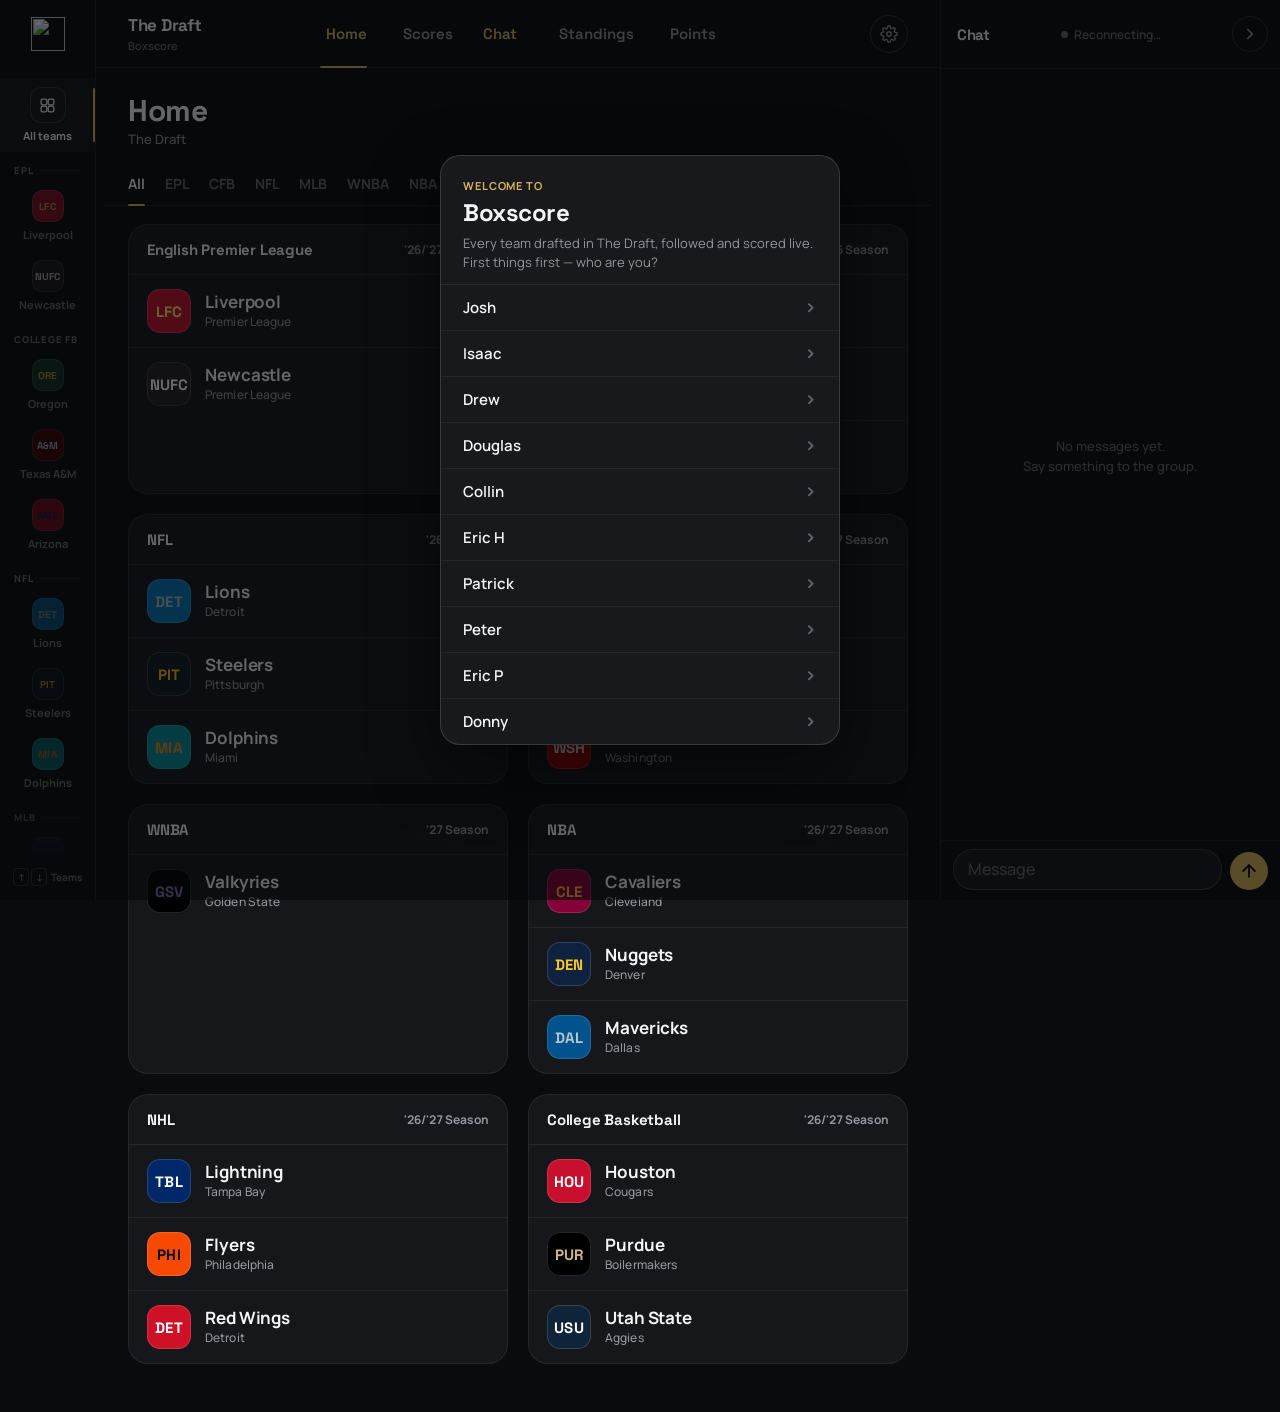
==== index.html @ e8ebe338 "Commissioner: Group settings, with a "Before the next draft" checklist The Draft screen becomes Grou" ====
<!DOCTYPE html>
<html lang="en">
<head>
<meta charset="UTF-8">
<meta name="viewport" content="width=device-width, initial-scale=1, viewport-fit=cover">
<meta name="theme-color" content="#0A0B0D">
<!-- The bare domain is the platform, not a group: it shows the Boxscore
     landing page instead of booting a group's app (isPlatformHost in js/groups.js). -->
<script>if(/^(www\.)?boxscore\.space$/.test(location.hostname))location.replace("landing.html")</script>
<script>try{var s=JSON.parse(localStorage.getItem("teamDashboardSettings")||"{}");if(s.theme==="light"||s.theme==="auto")document.documentElement.dataset.theme=s.theme}catch(e){}</script>
<!-- Opened from the landing page mid-animation: the splash's first paint is the built mark (js/launch-splash.js). -->
<script>if(/(^|[#&])splash=handoff\b/.test(location.hash))document.documentElement.classList.add("splash-handoff")</script>
<meta name="mobile-web-app-capable" content="yes">
<meta name="apple-mobile-web-app-capable" content="yes">
<meta name="apple-mobile-web-app-status-bar-style" content="black-translucent">
<meta name="apple-mobile-web-app-title" content="Boxscore">
<link rel="manifest" href="manifest.json">
<link rel="apple-touch-icon" href="icons/apple-touch-icon.png">
<link rel="icon" href="icons/icon-192.png">
<title>Boxscore</title>
<!-- Fonts load in parallel with style.css rather than from an @import
     inside it (which waits for style.css first), so Space Grotesk is
     usually in hand before the launch splash's wordmark rises. -->
<link rel="preconnect" href="https://fonts.googleapis.com">
<link rel="preconnect" href="https://fonts.gstatic.com" crossorigin>
<link rel="stylesheet" href="https://fonts.googleapis.com/css2?family=Space+Grotesk:wght@500;600;700&family=Manrope:wght@400;500;600;700;800&display=swap">
<link rel="stylesheet" href="css/tokens.css">
<link rel="stylesheet" href="css/style.css">
</head>
<body>
<!-- Launch splash, once per cold launch — see js/launch-splash.js.
     Must stay the first thing in <body>, with its classic (non-module)
     script right after it, so it paints before anything else. -->
<div id="launch-splash" aria-hidden="true">
  <div class="ls-bg"></div>
  <div class="ls-stage">
    <div class="ls-logo">
      <div class="ls-tl"><i></i></div>
      <div class="ls-br"><i></i></div>
      <div class="ls-sq"></div>
    </div>
    <div class="ls-word"><span><span>B</span></span><span><span>o</span></span><span><span>x</span></span><span><span>s</span></span><span><span>c</span></span><span><span>o</span></span><span><span>r</span></span><span><span>e</span></span></div>
  </div>
</div>
<script src="js/launch-splash.js"></script>
<!-- Permanent opaque cover for the notch/status-bar strip (env(safe-area-inset-top))
     — see .safe-area-top in css/style.css for why this exists. -->
<div class="safe-area-top" aria-hidden="true"></div>
<div class="board">

  <div id="view-board" class="view active">
    <div class="page-header">
      <div class="page-header-top">
        <h1>Home</h1>
        <span id="since-pill"></span>
      </div>
      <div class="page-sub" data-group-name>The Draft</div>
    </div>
    <div class="peek-banner"><span>Viewing <strong class="peek-name"></strong>'s board</span><button onclick="backToMyBoard()">Back to yours</button></div>
    <div id="playoffs-home"></div>
    <div id="draft-home"></div>
    <div id="champion-home"></div>
    <div class="filter-chips" id="filter-chips" role="tablist"></div>
    <div class="leagues" id="leagues"></div>
  </div>

  <div id="view-live-now" class="view">
    <div class="page-header">
      <div class="page-header-top">
        <h1>Scores</h1>
        <button class="scope-chip" onclick="openTodayScopeSheet()">
          <span id="today-scope-label">All teams</span>
          <svg viewBox="0 0 24 24" fill="none" stroke="currentColor" stroke-width="2.2" stroke-linecap="round" stroke-linejoin="round"><path d="M6 9l6 6 6-6"></path></svg>
        </button>
      </div>
      <div class="page-sub" id="live-now-sub">Loading today's slate&hellip;</div>
    </div>
    <div class="peek-banner"><span>Viewing <strong class="peek-name"></strong>'s board</span><button onclick="backToMyBoard()">Back to yours</button></div>
    <div id="live-now-controls"></div>
    <!-- Wide: Game Details docks in #live-now-detail beside the cards (js/live-data.js's dockTarget); phones keep the sheet. -->
    <div class="ln-split">
      <div id="live-now-list"></div>
      <aside class="ln-detail" id="live-now-detail" aria-label="Game details"><div class="ln-detail-empty">Pick a game to see its box score.</div></aside>
    </div>
  </div>

  <div id="view-standings" class="view">
    <div class="page-header">
      <div class="page-header-top">
        <h1>Standings</h1>
      </div>
      <div class="page-sub" id="standings-sub">Real standings, broken down by draft team</div>
    </div>
    <div class="peek-banner"><span>Viewing <strong class="peek-name"></strong>'s board</span><button onclick="backToMyBoard()">Back to yours</button></div>
    <div id="standings-content"></div>
  </div>

  <div id="view-overall" class="view">
    <div class="page-header">
      <div class="page-header-top">
        <h1>Points</h1>
      </div>
      <div class="page-sub-row">
        <div class="page-sub">Projected = Locked + Live</div>
      </div>
    </div>
    <div class="peek-banner"><span>Viewing <strong class="peek-name"></strong>'s board</span><button onclick="backToMyBoard()">Back to yours</button></div>
    <div id="overall-content"></div>
  </div>

  <div id="view-admin" class="view">
    <div class="page-header">
      <div class="page-header-top">
        <h1>Commissioner</h1>
      </div>
      <div class="page-sub">Group settings and scoring — password required</div>
    </div>
    <div id="admin-content"></div>
  </div>

  <!-- Team Page and its two pushed sub-screens (js/team-page.js) — each
       is just a mount div; every bit of markup (nav row, hero, tabs) is
       built dynamically per-team, so there's no static header here the
       way the other views above have. Pushed/popped via openTeamPage/
       openFullSchedule/openFullSquad/backFromTeamPage/backFromFullScreen
       rather than switchView, so the bottom tab bar keeps whichever tab
       was actually active before the push (see that module's header
       comment). -->
  <div id="view-team-page" class="view view-push-in">
    <div class="tp-clip"><div id="team-page-content"></div></div>
  </div>
  <div id="view-team-schedule" class="view view-push-in">
    <div id="team-schedule-content"></div>
  </div>
  <div id="view-team-squad" class="view view-push-in">
    <div id="team-squad-content"></div>
  </div>

  <!-- Settings page (js/identity.js renders it, js/board.js pushes it). -->
  <div id="view-settings" class="view view-push-in">
    <div id="settings-content" class="settings-page"></div>
  </div>

  <!-- How Boxscore works (js/guide.js renders it, pushed from Settings). -->
  <div id="view-guide" class="view view-push-in">
    <div id="guide-content" class="settings-page guide-page"></div>
  </div>

</div>

<!-- Shared sheet: the golfer sheet (js/golf-view.js). Every team tap
     goes to the team page instead. -->
<div class="modal-overlay" id="modal-overlay" onclick="if(event.target===this) closeModalSheet()">
  <div class="modal" id="modal-content">
    <!-- content injected by JS -->
  </div>
</div>

<!-- Game Details: a wide sheet over whatever opened it (Option B —
     see docs/espn-migration-plan.md's Game Details section). Opened by
     js/live-data.js's openGameDetail; a sheet underneath stays open and
     dimmed, not closed. -->
<div class="modal-overlay stacked" id="game-detail-overlay" onclick="if(event.target===this) closeGameDetail()">
  <div class="modal modal-wide" id="game-detail-content">
    <!-- content injected by JS -->
  </div>
</div>

<!-- Drafter switcher sheet — who this device is "signed in" as, opened from the Settings page's identity card (see js/identity.js). -->
<div class="modal-overlay" id="identity-sheet-overlay" onclick="if(event.target===this) closeIdentitySheet()">
  <div class="modal" id="identity-sheet-content">
    <div class="sheet-title-row">
      <div class="sheet-title" id="identity-sheet-title">Who are you?</div>
      <button class="modal-close" onclick="closeIdentitySheet()">&times;</button>
    </div>
    <div id="identity-sheet-rows"></div>
  </div>
</div>

<!-- Points: one drafter at a glance (js/overall.js's obOpenSheet). -->
<div class="modal-overlay" id="ob-sheet-overlay" onclick="if(event.target===this) obCloseSheet()">
  <div class="modal" id="ob-sheet-content"></div>
</div>

<div class="modal-overlay" id="compare-sheet-overlay" onclick="if(event.target===this) obCloseComparePicker()">
  <div class="modal" id="compare-sheet-content">
    <div class="sheet-title-row">
      <div>
        <div class="sheet-title" id="compare-sheet-title">Compare</div>
        <div class="sheet-title-sub">Projected points, by rank</div>
      </div>
      <button class="modal-close" onclick="obCloseComparePicker()">&times;</button>
    </div>
    <div id="compare-sheet-rows" class="cmp-pick-list"></div>
  </div>
</div>

<!-- First-run welcome (how to add to Home Screen in a phone browser, then pick your name) and
     the reusable install guide — see js/identity.js's maybeShowWelcome. -->
<div class="modal-overlay" id="welcome-overlay" onclick="if(event.target===this) dismissWelcomeOverlay()">
  <div class="modal" id="welcome-content">
    <!-- content injected by JS -->
  </div>
</div>

<!-- Scores tab scope filter — which teams' games to show (see js/live-now.js). -->
<div class="modal-overlay" id="today-scope-sheet-overlay" onclick="if(event.target===this) closeTodayScopeSheet()">
  <div class="modal" id="today-scope-sheet-content">
    <div class="sheet-title-row">
      <div>
        <div class="sheet-title">Show which teams?</div>
        <div class="sheet-title-sub">Tap any combination — Drafted and Favorites can both be on.</div>
      </div>
      <button class="modal-close" onclick="closeTodayScopeSheet()">&times;</button>
    </div>
    <div id="today-scope-sheet-rows"></div>
  </div>
</div>

<!-- Group chat (js/chat.js) — the Chat tab. A real .view (switchView,
     ?view=chat) but kept outside .board and fixed-positioned rather than
     flowing in the page like the other views: its height tracks the
     visual viewport so the on-screen keyboard shrinks it instead of
     covering the composer (see syncViewport in js/chat.js). -->
<div id="view-chat" class="view chat-screen" aria-label="Chat">
  <div class="chat-head">
    <div class="page-header">
      <div class="page-header-top">
        <h1>Chat</h1>
        <div class="chat-status" id="chat-status" data-state="connecting">Connecting&hellip;</div>
        <button class="wide-icon-btn chat-dock-btn" onclick="toggleChatDock()" aria-label="Collapse chat"><svg viewBox="0 0 24 24" fill="none" stroke="currentColor" stroke-width="2.2" stroke-linecap="round" stroke-linejoin="round"><path d="M9 6l6 6-6 6"></path></svg></button>
        <button class="wide-icon-btn chat-over-close" onclick="closeChatOver()" aria-label="Close chat"><svg viewBox="0 0 24 24" fill="none" stroke="currentColor" stroke-width="2.2" stroke-linecap="round"><path d="M6 6l12 12"></path><path d="M18 6L6 18"></path></svg></button>
      </div>
      <div class="page-sub"><span data-group-name>The Draft</span>'s #1 Source for Smack Talk</div>
    </div>
  </div>
  <div class="chat-list" id="chat-list"></div>
  <!-- GIF picker (js/gif-picker.js) — sits between the message list and the
       composer while open. The whole thing, and the composer's GIF button,
       stay hidden unless js/gifs.js has a KLIPY app key. -->
  <div class="gif-panel" id="gif-panel">
    <div class="gif-search-row">
      <input id="gif-search" type="search" placeholder="Search KLIPY" enterkeyhint="search" autocomplete="off" autocapitalize="off" autocorrect="off" spellcheck="false">
      <button type="button" class="gif-close" onclick="closeGifPicker()" aria-label="Close GIFs">
        <svg viewBox="0 0 24 24" fill="none" stroke="currentColor" stroke-width="2.2" stroke-linecap="round"><path d="M6 6l12 12"></path><path d="M18 6L6 18"></path></svg>
      </button>
    </div>
    <div class="gif-grid" id="gif-grid"></div>
    <div class="gif-status" id="gif-status" hidden></div>
    <div class="gif-attribution">Powered by KLIPY</div>
  </div>
  <!-- "@" names (js/chat.js), shown above the composer while one is being typed. -->
  <div class="mention-list" id="chat-mention-list" role="listbox" aria-label="Mention someone" hidden></div>
  <form class="chat-composer" onsubmit="sendChatMessage(); return false;">
    <button type="button" class="chat-gif-btn" id="chat-gif-btn" onmousedown="event.preventDefault()" onclick="toggleGifPicker()" aria-label="Choose a GIF" hidden>GIF</button>
    <textarea id="chat-input" rows="1" maxlength="1000" placeholder="Message" enterkeyhint="send" autocomplete="off"></textarea>
    <button type="submit" class="chat-send" onmousedown="event.preventDefault()" aria-label="Send">
      <svg viewBox="0 0 24 24" fill="none" stroke="currentColor" stroke-width="2.2" stroke-linecap="round" stroke-linejoin="round"><path d="M12 19V5"></path><path d="M5 12l7-7 7 7"></path></svg>
    </button>
  </form>
</div>

<!-- Draft room (js/draft.js, ?view=draft) — a full-screen view like Chat:
     fixed-positioned so the pool, board and roster columns each scroll on
     their own inside it. Reached from Settings and by URL, not the tab bar. -->
<div id="view-draft" class="view draft-screen" aria-label="Draft room">
  <div class="draft-head">
    <div class="page-header">
      <div class="page-header-top">
        <h1 id="draft-title">Draft</h1>
        <div class="draft-status" id="draft-status"></div>
      </div>
      <div class="page-sub" id="draft-sub"></div>
    </div>
  </div>
  <div class="draft-comm" id="draft-comm" hidden></div>
  <div class="draft-body" id="draft-content"></div>
  <div class="draft-toast" id="draft-toast" role="status" aria-live="polite"></div>
</div>

<!-- A draft pool team's sheet (js/draft.js renderTeamSheet): the team
     modal's layout (plain .modal, not .dr-modal), lifted over the draft
     view like the room's other sheets. -->
<div class="modal-overlay dr-modal-back" id="draft-team-sheet" onclick="draftCloseTeam()">
  <div class="modal" id="draft-team-sheet-content" role="dialog" aria-modal="true" onclick="event.stopPropagation()"></div>
</div>

<!-- The draft room's modals (js/draft.js renderModal). Out here rather than
     inside #view-draft, whose own stacking context (fixed, z-index 190)
     would keep the sheet under the tab bar. -->
<div class="modal-overlay dr-modal-back" id="draft-modal" onclick="draftCloseModal()">
  <div class="modal dr-modal" id="draft-modal-content" role="dialog" aria-modal="true" onclick="event.stopPropagation()"></div>
</div>

<!-- Scoring rules sheet (js/scoring-sheet.js): opened from Points, the
     guide and the draft room, so it takes the draft sheet's z-index to sit
     over the draft view too. -->
<div class="modal-overlay dr-modal-back" id="scoring-sheet" onclick="closeScoringSheet()">
  <div class="modal dr-modal" id="scoring-sheet-content" role="dialog" aria-modal="true" aria-label="Scoring" onclick="event.stopPropagation()"></div>
</div>

<!-- Shared header chrome (logo + settings) injected into every
     .page-header-top — see js/page-header.js. Classic sync script so
     headers are complete before first paint. -->
<script src="js/page-header.js"></script>

<!-- Wide layout only (900px and up, js/wide.js): the team rail on the
     left. At those widths the tab bar below becomes the top header, with
     its .wide-brand and .wide-actions showing; under 900px all three are
     hidden and nothing changes. -->
<nav class="wide-rail" id="wide-rail" aria-label="Your teams"></nav>

<nav class="tab-bar">
  <span class="tab-pill" aria-hidden="true"></span>
  <span class="wide-brand"><span class="wide-brand-name" data-group-name>The Draft</span><span class="wide-brand-sub">Boxscore</span></span>
  <button class="tab-btn active" data-view="board" onclick="switchView('board')">
    <span class="tab-icon"><svg viewBox="0 0 24 24" fill="none" stroke="currentColor" stroke-width="1.8" stroke-linecap="round" stroke-linejoin="round"><rect x="3" y="3" width="8" height="8" rx="2"></rect><rect x="13" y="3" width="8" height="8" rx="2"></rect><rect x="3" y="13" width="8" height="8" rx="2"></rect><rect x="13" y="13" width="8" height="8" rx="2"></rect></svg></span>
    <span class="tab-label">Home</span>
  </button>
  <button class="tab-btn" data-view="live-now" onclick="switchView('live-now')">
    <span class="tab-icon"><svg viewBox="0 0 24 24" fill="none" stroke="currentColor" stroke-width="1.8" stroke-linecap="round" stroke-linejoin="round"><path d="M6 4v16"></path><circle cx="6" cy="8" r="1.9" fill="currentColor" stroke="none"></circle><circle cx="6" cy="16" r="1.9" fill="currentColor" stroke="none"></circle><path d="M11 8h9"></path><path d="M11 16h6"></path></svg></span>
    <span class="tab-label">Scores</span>
  </button>
  <button class="tab-btn chat-hit" data-view="chat" onclick="switchView('chat')" aria-label="Chat">
    <span class="tab-icon">
      <svg viewBox="0 0 24 24" fill="none" stroke="currentColor" stroke-width="1.8" stroke-linecap="round" stroke-linejoin="round"><path d="M21 11.5a8.4 8.4 0 0 1-12.2 7.5L3.5 20.5l1.6-4.9A8.4 8.4 0 1 1 21 11.5z"></path></svg>
      <span class="chat-badge count-badge"></span>
    </span>
    <span class="tab-label">Chat</span>
  </button>
  <button class="tab-btn" data-view="standings" onclick="switchView('standings')">
    <span class="tab-icon"><svg viewBox="0 0 24 24" fill="none" stroke="currentColor" stroke-width="1.8" stroke-linecap="round" stroke-linejoin="round"><path d="M4 6.5h15.5"></path><path d="M4 12h10.5"></path><path d="M4 17.5h6"></path></svg></span>
    <span class="tab-label">Standings</span>
  </button>
  <button class="tab-btn" data-view="overall" onclick="switchView('overall')">
    <span class="tab-icon"><svg viewBox="0 0 24 24" fill="none" stroke="currentColor" stroke-width="1.8" stroke-linecap="round" stroke-linejoin="round"><path d="M9.5 21v-9.5h5V21"></path><path d="M3 21v-6h6.5"></path><path d="M14.5 21H21v-8h-6.5"></path><path d="M12 3l1.6 2.6L16.5 6l-2 2.1.5 2.9-3-1.5-3 1.5.5-2.9L7.5 6l2.9-.4z"></path></svg></span>
    <span class="tab-label">Points</span>
  </button>
  <span class="wide-actions">
    <button class="wide-icon-btn" onclick="openSettings()" aria-label="Settings"><svg viewBox="0 0 24 24" fill="none" stroke="currentColor" stroke-width="1.8" stroke-linecap="round" stroke-linejoin="round"><circle cx="12" cy="12" r="3"></circle><path d="M19.4 15a1.65 1.65 0 0 0 .33 1.82l.06.06a2 2 0 1 1-2.83 2.83l-.06-.06a1.65 1.65 0 0 0-1.82-.33 1.65 1.65 0 0 0-1 1.51V21a2 2 0 1 1-4 0v-.09a1.65 1.65 0 0 0-1-1.51 1.65 1.65 0 0 0-1.82.33l-.06.06a2 2 0 1 1-2.83-2.83l.06-.06a1.65 1.65 0 0 0 .33-1.82 1.65 1.65 0 0 0-1.51-1H3a2 2 0 1 1 0-4h.09a1.65 1.65 0 0 0 1.51-1 1.65 1.65 0 0 0-.33-1.82l-.06-.06a2 2 0 1 1 2.83-2.83l.06.06a1.65 1.65 0 0 0 1.82.33h.01a1.65 1.65 0 0 0 1-1.51V3a2 2 0 1 1 4 0v.09a1.65 1.65 0 0 0 1 1.51h.01a1.65 1.65 0 0 0 1.82-.33l.06-.06a2 2 0 1 1 2.83 2.83l-.06.06a1.65 1.65 0 0 0-.33 1.82v.01a1.65 1.65 0 0 0 1.51 1H21a2 2 0 1 1 0 4h-.09a1.65 1.65 0 0 0-1.51 1z"></path></svg></button>
  </span>
</nav>

<!-- Wide layout chat chrome (js/wide.js): the strip a collapsed chat
     column folds into (1280px and up), and the scrim behind the chat
     slide-over (900–1279px). -->
<button class="chat-strip chat-hit" onclick="toggleChatDock()" aria-label="Chat">
  <span class="chat-strip-btn"><svg viewBox="0 0 24 24" fill="none" stroke="currentColor" stroke-width="1.8" stroke-linecap="round" stroke-linejoin="round"><path d="M21 11.5a8.4 8.4 0 0 1-12.2 7.5L3.5 20.5l1.6-4.9A8.4 8.4 0 1 1 21 11.5z"></path></svg><span class="chat-badge count-badge"></span></span>
  <span class="chat-strip-label">Chat</span>
</button>
<div class="chat-scrim" onclick="closeChatOver()" aria-hidden="true"></div>

<script type="module" src="js/board.js"></script>
</body>
</html>
---- css/tokens.css ----
/* Boxscore design tokens: the only place colors, type, radii, spacing, shadows
   and motion values are defined. Loaded before css/style.css on every page.
   The spec is docs/design-system/ (its tokens/*.css mirror this file); use
   var(--…) everywhere else. Keyframes stay in css/style.css. */


:root{
  color-scheme: dark;
  --ink-rgb: 255,255,255;
  --hero-fade-rgb: 10,11,13;
  --cta-bg: var(--accent-fill);
  --cta-border: transparent;
  --cta-color: var(--on-accent);
  --star-idle: var(--text-mute);
  --card-yellow: var(--accent-fill);
  --card-ring: transparent;
  --star-on: var(--accent);
  --hero-shadow: 0 10px 22px rgba(0,0,0,0.5);
  --tour-screen-shadow: 0 24px 60px rgba(0,0,0,0.4); /* the landing tour's mini screen */
  --bar-bg: rgba(19,20,24,0.82);
  --seg-track: rgba(var(--ink-rgb),0.06);
  --seg-thumb: rgba(var(--ink-rgb),0.13);
  --seg-thumb-shadow: 0 1px 2px rgba(0,0,0,0.35);
  --scrub-thumb-shadow: 0 1px 3px rgba(0,0,0,0.4);
  --accent-glow: rgba(217,180,91,0.45);
  --bg: #0A0B0D;
  --surface: #16171B;
  --surface-2: #1C1D21;
  --sheet: #18191D;
  --text: #F3F4F6;
  --text-sub: #94969E;
  --text-mute: #64666E;
  --hairline: rgba(var(--ink-rgb),0.07);
  --hairline-strong: rgba(var(--ink-rgb),0.14);
  --accent: #D9B45B;
  --accent-fill: #D9B45B;
  --accent-soft: rgba(217,180,91,0.14);
  --tab-pill: rgba(217,180,91,0.16);
  --accent-border: rgba(217,180,91,0.35);
  /* The playoffs reveal's gold strip (.ps-hero-in) and Home's card for it
     (.ps-home): lit from above so they read gold, not olive, on the dark
     card; the flare is the brighter light the strip opens with. */
  --ps-hero-bg: radial-gradient(120% 90% at 50% 0%, rgba(240,205,120,0.38), rgba(217,180,91,0.16) 65%, rgba(217,180,91,0.10));
  --ps-hero-flare: radial-gradient(120% 90% at 50% 0%, rgba(248,220,140,0.5), rgba(217,180,91,0.18) 70%, rgba(217,180,91,0));
  --win: #5FB88A;
  --win-soft: rgba(95,184,138,0.14);
  --presence: var(--win);   /* the draft lobby's "in the room" dot */
  --loss: #D97066;
  --loss-soft: rgba(217,112,102,0.14);
  --draw: #B8A369;
  --draw-soft: rgba(184,163,105,0.16);
  --live: #E5484D;
  --provisional: #7C9CD9;
  --provisional-soft: rgba(124,156,217,0.16);
  --provisional-border: rgba(124,156,217,0.38);
  /* Leaderboard-only (js/overall.js, css below) — a few extra ink/rank
     tiers the design_handoff_leaderboard spec calls for that don't map
     onto an existing token above without either flattening a
     distinction the design deliberately makes (leader vs. non-leader
     total ink; rank 2-3 vs. rank 4+) or reusing a token at the wrong
     opacity (the rank-1 row wash is a much fainter accent than
     --accent-soft, which is already spoken for elsewhere). */
  --lb-ink-strong: #FFFFFF;
  --lb-ink-2: #E6E7EB;
  --lb-ink-3: #C7C9D1;
  --lb-rank-mid: #9C9EA6;
  --lb-rank-low: #5E6068;
  --lb-stroke: #4A4C54;
  --lb-divider: rgba(var(--ink-rgb),0.05);
  --lb-accent-wash: rgba(217,180,91,0.07);
  --lb-accent-wash-border: rgba(217,180,91,0.30);
  --record: #9AA5B5;
  --record-soft: rgba(154,165,181,0.16);
  --nav-h: 58px;
  /* Body's own horizontal padding — pulled into a variable so
     .standings-filter-row (see below) can bleed its sticky background
     out to the real screen edges instead of stopping at this inset,
     and stay in sync with the narrower value the max-width:700px
     breakpoint below swaps in, without restating body's own rule
     there. */
  --page-pad: 24px;
}

/* Appearance setting (js/settings.js): data-theme="light" forces light,
   "dark" forces dark, and "auto" (no attribute rule) follows the OS. The
   token list is written twice because CSS can't share one rule between a
   selector and a media query. */
:root[data-theme="light"]{
  color-scheme: light;
  --ink-rgb: 20,22,28;
  --hero-fade-rgb: 244,243,239;
  --cta-bg: var(--accent-fill);
  --cta-border: transparent;
  --cta-color: #16171B;
  --star-idle: #7C7E87;
  --card-yellow: #F2C315;
  --card-ring: rgba(20,22,28,0.18);
  --star-on: #D9A20F;
  --hero-shadow: 0 8px 18px rgba(20,22,28,0.22);
  --tour-screen-shadow: 0 24px 60px rgba(20,22,28,0.16);
  --bar-bg: rgba(250,250,248,0.85);
  --seg-thumb: #FFFFFF;
  --seg-thumb-shadow: 0 1px 3px rgba(20,22,28,0.16), 0 0 0 0.5px rgba(20,22,28,0.06);
  --scrub-thumb-shadow: 0 1px 3px rgba(20,22,28,0.22);
  --accent-glow: rgba(226,184,74,0.6);
  --bg: #F4F3EF;
  --surface: #FFFFFF;
  --surface-2: #ECEAE4;
  --sheet: #FFFFFF;
  --text: #16171B;
  --text-sub: #5B5D66;
  --text-mute: #8A8C94;
  --accent: #85660C;
  --accent-fill: #E2B84A;
  /* Gold tints and glows are the fill gold (--accent-fill), so they read
     warm yellow like Send; only --accent (text) is the darker gold. */
  --accent-soft: rgba(226,184,74,0.2);
  --tab-pill: rgba(226,184,74,0.26);
  --accent-border: rgba(205,160,45,0.55);
  --ps-hero-bg: radial-gradient(120% 90% at 50% 0%, rgba(226,184,74,0.36), rgba(226,184,74,0.2) 65%, rgba(226,184,74,0.16));
  --ps-hero-flare: radial-gradient(120% 90% at 50% 0%, rgba(240,200,95,0.45), rgba(226,184,74,0.15) 70%, rgba(226,184,74,0));
  --win: #2E8A5C;
  --win-soft: rgba(46,138,92,0.12);
  --loss: #C2453B;
  --loss-soft: rgba(194,69,59,0.12);
  --draw: #8A7430;
  --draw-soft: rgba(138,116,48,0.14);
  --provisional: #4A6FB8;
  --provisional-soft: rgba(74,111,184,0.12);
  --provisional-border: rgba(74,111,184,0.38);
  --lb-ink-strong: #0B0C0F;
  --lb-ink-2: #22242A;
  --lb-ink-3: #3F414A;
  --lb-rank-mid: #6B6D76;
  --lb-rank-low: #9A9CA4;
  --lb-stroke: #C9C7BF;
  --lb-accent-wash: rgba(226,184,74,0.12);
  --lb-accent-wash-border: rgba(205,160,45,0.4);
  --record: #56617A;
  --record-soft: rgba(86,97,122,0.12);
}
@media (prefers-color-scheme: light){
  :root[data-theme="auto"]{
    color-scheme: light;
  --ink-rgb: 20,22,28;
  --hero-fade-rgb: 244,243,239;
  --cta-bg: var(--accent-fill);
  --cta-border: transparent;
  --cta-color: #16171B;
  --star-idle: #7C7E87;
  --card-yellow: #F2C315;
  --card-ring: rgba(20,22,28,0.18);
  --star-on: #D9A20F;
  --hero-shadow: 0 8px 18px rgba(20,22,28,0.22);
  --tour-screen-shadow: 0 24px 60px rgba(20,22,28,0.16);
  --bar-bg: rgba(250,250,248,0.85);
  --seg-thumb: #FFFFFF;
  --seg-thumb-shadow: 0 1px 3px rgba(20,22,28,0.16), 0 0 0 0.5px rgba(20,22,28,0.06);
  --scrub-thumb-shadow: 0 1px 3px rgba(20,22,28,0.22);
  --accent-glow: rgba(226,184,74,0.6);
  --bg: #F4F3EF;
  --surface: #FFFFFF;
  --surface-2: #ECEAE4;
  --sheet: #FFFFFF;
  --text: #16171B;
  --text-sub: #5B5D66;
  --text-mute: #8A8C94;
  --accent: #85660C;
  --accent-fill: #E2B84A;
  --accent-soft: rgba(226,184,74,0.2);
  --tab-pill: rgba(226,184,74,0.26);
  --accent-border: rgba(205,160,45,0.55);
  --ps-hero-bg: radial-gradient(120% 90% at 50% 0%, rgba(226,184,74,0.36), rgba(226,184,74,0.2) 65%, rgba(226,184,74,0.16));
  --ps-hero-flare: radial-gradient(120% 90% at 50% 0%, rgba(240,200,95,0.45), rgba(226,184,74,0.15) 70%, rgba(226,184,74,0));
  --win: #2E8A5C;
  --win-soft: rgba(46,138,92,0.12);
  --loss: #C2453B;
  --loss-soft: rgba(194,69,59,0.12);
  --draw: #8A7430;
  --draw-soft: rgba(138,116,48,0.14);
  --provisional: #4A6FB8;
  --provisional-soft: rgba(74,111,184,0.12);
  --provisional-border: rgba(74,111,184,0.38);
  --lb-ink-strong: #0B0C0F;
  --lb-ink-2: #22242A;
  --lb-ink-3: #3F414A;
  --lb-rank-mid: #6B6D76;
  --lb-rank-low: #9A9CA4;
  --lb-stroke: #C9C7BF;
  --lb-accent-wash: rgba(226,184,74,0.12);
  --lb-accent-wash-border: rgba(205,160,45,0.4);
  --record: #56617A;
  --record-soft: rgba(86,97,122,0.12);
  }
}

/* ==== Design tokens: scales (UI consistency pass) ====
   New rules should reach for these instead of literal values. Existing
   rules migrate over incrementally. */
:root{
  --font-display: 'Space Grotesk', sans-serif;
  --font-ui: 'Manrope', sans-serif;
  --fs-10: 10px; --fs-11: 11px; --fs-12: 12px; --fs-13: 13px; --fs-14: 14px; --fs-15: 15px;
  --fs-16: 16px; --fs-17: 17px; --fs-18: 18px; --fs-20: 20px; --fs-22: 22px; --fs-24: 24px; --fs-30: 30px;
  --track-tight: -0.02em; --track-snug: -0.01em;
  --track-tag: 0.06em; --track-label: 0.08em;
  --r-xs: 6px; --r-sm: 10px; --r-md: 14px; --r-lg: 20px; --r-sheet: 28px; --r-pill: 999px;
  --dur-press: 120ms; --dur-ui: 200ms; --dur-move: 320ms;
  --ease-out: cubic-bezier(0.22, 1, 0.36, 1);
  --ease-spring: cubic-bezier(0.34, 1.56, 0.64, 1);
  /* iOS's own sheet curve: fast out, long settle, no overshoot (a bottom
     sheet that overshoots lifts off the bottom edge). SHEET_EASE in
     js/utils.js mirrors it. */
  --ease-sheet: cubic-bezier(0.32, 0.72, 0, 1);
  --live-stripe: repeating-linear-gradient(135deg, var(--provisional) 0 3px, var(--provisional-soft) 3px 6px);
  --risk-stripe: repeating-linear-gradient(135deg, var(--loss) 0 3px, color-mix(in srgb, var(--loss) 35%, transparent) 3px 6px);
  /* Race chart (js/race.js) lines and rules. On --ink-rgb, so they flip
     with the theme without a light-mode copy. */
  --race-line: rgba(var(--ink-rgb), 0.13);
  --race-ghost: rgba(var(--ink-rgb), 0.07);
  --race-grid: rgba(var(--ink-rgb), 0.05);
  --race-today: rgba(var(--ink-rgb), 0.22);
  --on-accent: #0A0B0D;
  --hover: rgba(var(--ink-rgb), 0.04);
  /* The two desktop consoles' sidebars (Commissioner, system admin). */
  --console-rail: color-mix(in srgb, var(--surface) 18%, var(--bg));
  --press: rgba(var(--ink-rgb), 0.07);
  --live-soft: rgba(229, 72, 77, 0.12);
  --live-border: rgba(229, 72, 77, 0.36);
  --focus-ring: 0 0 0 2px var(--bg), 0 0 0 4px var(--accent);
  /* The same ring drawn inside, for rows in a scroller or a clipped card. */
  --focus-ring-inset: inset 0 0 0 2px var(--accent);
  /* Neutral ink fills, on --ink-rgb so they flip with the theme. */
  --fill-soft: rgba(var(--ink-rgb), 0.06);
  --divider: rgba(var(--ink-rgb), 0.06);
  --skeleton: rgba(var(--ink-rgb), 0.07);
  /* Sheet/modal backdrop. js/sheet.js fades it on --overlay-rgb. */
  --overlay-rgb: 6, 7, 9;
  --overlay: rgba(var(--overlay-rgb), 0.6);
  --shadow-pop: 0 12px 32px rgba(0, 0, 0, 0.5);
  --shadow-tip: 0 8px 24px rgba(0, 0, 0, 0.4);
  --shadow-modal: 0 24px 64px rgba(0, 0, 0, 0.5);
  --shadow-sheet: 0 -24px 64px rgba(0, 0, 0, 0.55);
  --on-live: #FFFFFF;
  --knob: #FFFFFF;
  /* Light grounds behind crests and golfer headshots, same in both themes. */
  --crest-ground: #F1F2F4;
  --person-ground: #DDE3DF;
  /* The brand mark's own colors (launch splash, landing handoff). */
  --brand-dark: #0A0B0D;
  --brand-ink: #F3F2EF;
  --brand-square: #DC7D00;
}
:root[data-theme="light"]{
  --on-accent: #16171B;
  --live-soft: rgba(229, 72, 77, 0.10);
}
@media (prefers-color-scheme: light){
  :root[data-theme="auto"]{
    --on-accent: #16171B;
    --live-soft: rgba(229, 72, 77, 0.10);
  }
}

/* Body's own horizontal padding at phone width (--page-pad, above). */
@media (max-width: 700px){
  :root{ --page-pad: 16px; }
}

/* Wide layout (js/wide.js, css/style.css "Wide layout"): the team rail,
   the top header and the chat column. --chat-w is the room the docked
   chat takes on the right: none under 1280px (it's a slide-over there),
   a thin strip while collapsed. */
:root{
  --rail-w: 96px;
  --wide-head-h: 68px;
  --wide-pad: 32px;
  --chat-w: 0px;
  --chat-over-w: 380px;
}
@media (min-width: 1280px){
  :root{ --chat-w: 340px; }
  :root.chat-collapsed{ --chat-w: 52px; }
}

/* ==== Added from the design system ====
   Tokens docs/design-system/tokens/ defines that no rule uses yet. Screens
   pick them up as they move to js/ui.js (docs/design-system-plan.md). */
:root{
  --splash-ink: var(--brand-ink);
  /* League chart colors (js/overall.js). Never used for meaning. */
  --league-epl: #826AC8;
  --league-cfb: #C86AA1;
  --league-nfl: #91C86A;
  --league-mcbb: #C58C6A;
  --league-nba: #B57FC0;
  --league-nhl: #6FBFC6;
  --league-mlb: #6AC87A;
  --league-wnba: #A8B36A;
  /* Semantic aliases */
  --surface-page: var(--bg);
  --surface-card: var(--surface);
  --surface-raised: var(--surface-2);
  --surface-sheet: var(--sheet);
  --text-body: var(--text);
  --text-secondary: var(--text-sub);
  --text-tertiary: var(--text-mute);
  --border-card: var(--hairline);
  --border-control: var(--hairline-strong);
  --status-positive: var(--win);
  --status-negative: var(--loss);
  --status-live: var(--live);
  --status-provisional: var(--provisional);
  --status-locked: var(--accent);
  /* Type roles */
  --fs-hero: 40px;
  --type-page-title: 700 var(--fs-30)/1 var(--font-display);
  --type-sheet-title: 700 var(--fs-20)/1.2 var(--font-display);
  --type-section: 700 var(--fs-15)/1.2 var(--font-display);
  --type-body: 500 var(--fs-15)/1.38 var(--font-ui);
  --type-row-title: 700 var(--fs-17)/1.15 var(--font-ui);
  --type-sub: 500 var(--fs-13)/1.4 var(--font-ui);
  --type-meta: 600 var(--fs-12)/1.3 var(--font-ui);
  --type-tag: 800 var(--fs-10)/1 var(--font-ui);
  --type-score: 700 var(--fs-17)/1 var(--font-display);
  /* Radii and layout. The product's own values, not snapped to a grid. */
  --r-badge: 13px;      /* 44px team badge */
  --r-badge-sm: 8px;    /* 26px team badge */
  --r-table: 16px;      /* points table, game card */
  --r-hero: 18px;       /* points hero, race card */
  --r-cta: 12px;        /* full-width CTA */
  --r-seg: 11px; --r-seg-thumb: 8px;
  --hit-min: 44px;
  --space-1: 4px; --space-2: 6px; --space-3: 8px; --space-4: 10px; --space-5: 12px;
  --space-6: 14px; --space-7: 16px; --space-8: 18px; --space-9: 20px; --space-10: 22px; --space-11: 24px;
  /* Motion. Mirror any new curve in js/utils.js for the Web Animations API. */
  --ease-push: cubic-bezier(0.22, 0.7, 0.25, 1);
  --ease-in-out: cubic-bezier(0.65, 0, 0.35, 1);
  --ease-in: cubic-bezier(0.32, 0, 0.67, 0);    /* leaving: a sheet closing */
}
:root[data-theme="light"]{
  --splash-ink: #0B0C0F;
}
@media (prefers-color-scheme: light){
  :root[data-theme="auto"]{
    --splash-ink: #0B0C0F;
  }
}

/* ==== Delight pass (docs/delight-plan.md) ====
   The team orb: a soft blurred circle of a team's own color behind a hero
   (.team-orb, teamOrbHtml in js/ui.js); --orb-blur is the blur's σ, drawn
   with a radial mask. Its color comes from data, inline
   as --orb. The crest that sits on it gets --crest-shadow. */
:root{
  --orb-blur: 64px;
  --orb-opacity: 0.5;
  --orb-opacity-soft: 0.42;
  --crest-shadow: 0 12px 32px rgba(0,0,0,0.35);
}
:root[data-theme="light"]{
  --crest-shadow: 0 10px 24px rgba(20,22,28,0.2);
}
@media (prefers-color-scheme: light){
  :root[data-theme="auto"]{
    --crest-shadow: 0 10px 24px rgba(20,22,28,0.2);
  }
}

/* A crest in a badge (.badge img): a drop shadow so a thin, dark crest
   doesn't wash into the dark page. On white it only needs a hint; the dark
   theme's heavy shadow reads as a gray smudge there. */
:root{
  --crest-img-shadow: 0 2px 5px rgba(0,0,0,0.55);
}
:root[data-theme="light"]{
  --crest-img-shadow: 0 1px 2px rgba(20,22,28,0.16);
}
@media (prefers-color-scheme: light){
  :root[data-theme="auto"]{
    --crest-img-shadow: 0 1px 2px rgba(20,22,28,0.16);
  }
}

/* Postseason ladder (js/postseason.js): an eliminated team's chip, grayed
   and faded. On white, the dark theme's 0.4 fade turns pale crests (the
   Chargers' bolt) and the owner name nearly invisible, so light fades
   less and darkens the gray a little. */
:root{
  --ps-out-opacity: 0.4;
  --ps-out-filter: grayscale(1);
}
:root[data-theme="light"]{
  --ps-out-opacity: 0.7;
  --ps-out-filter: grayscale(1) brightness(0.85);
}
@media (prefers-color-scheme: light){
  :root[data-theme="auto"]{
    --ps-out-opacity: 0.7;
    --ps-out-filter: grayscale(1) brightness(0.85);
  }
}
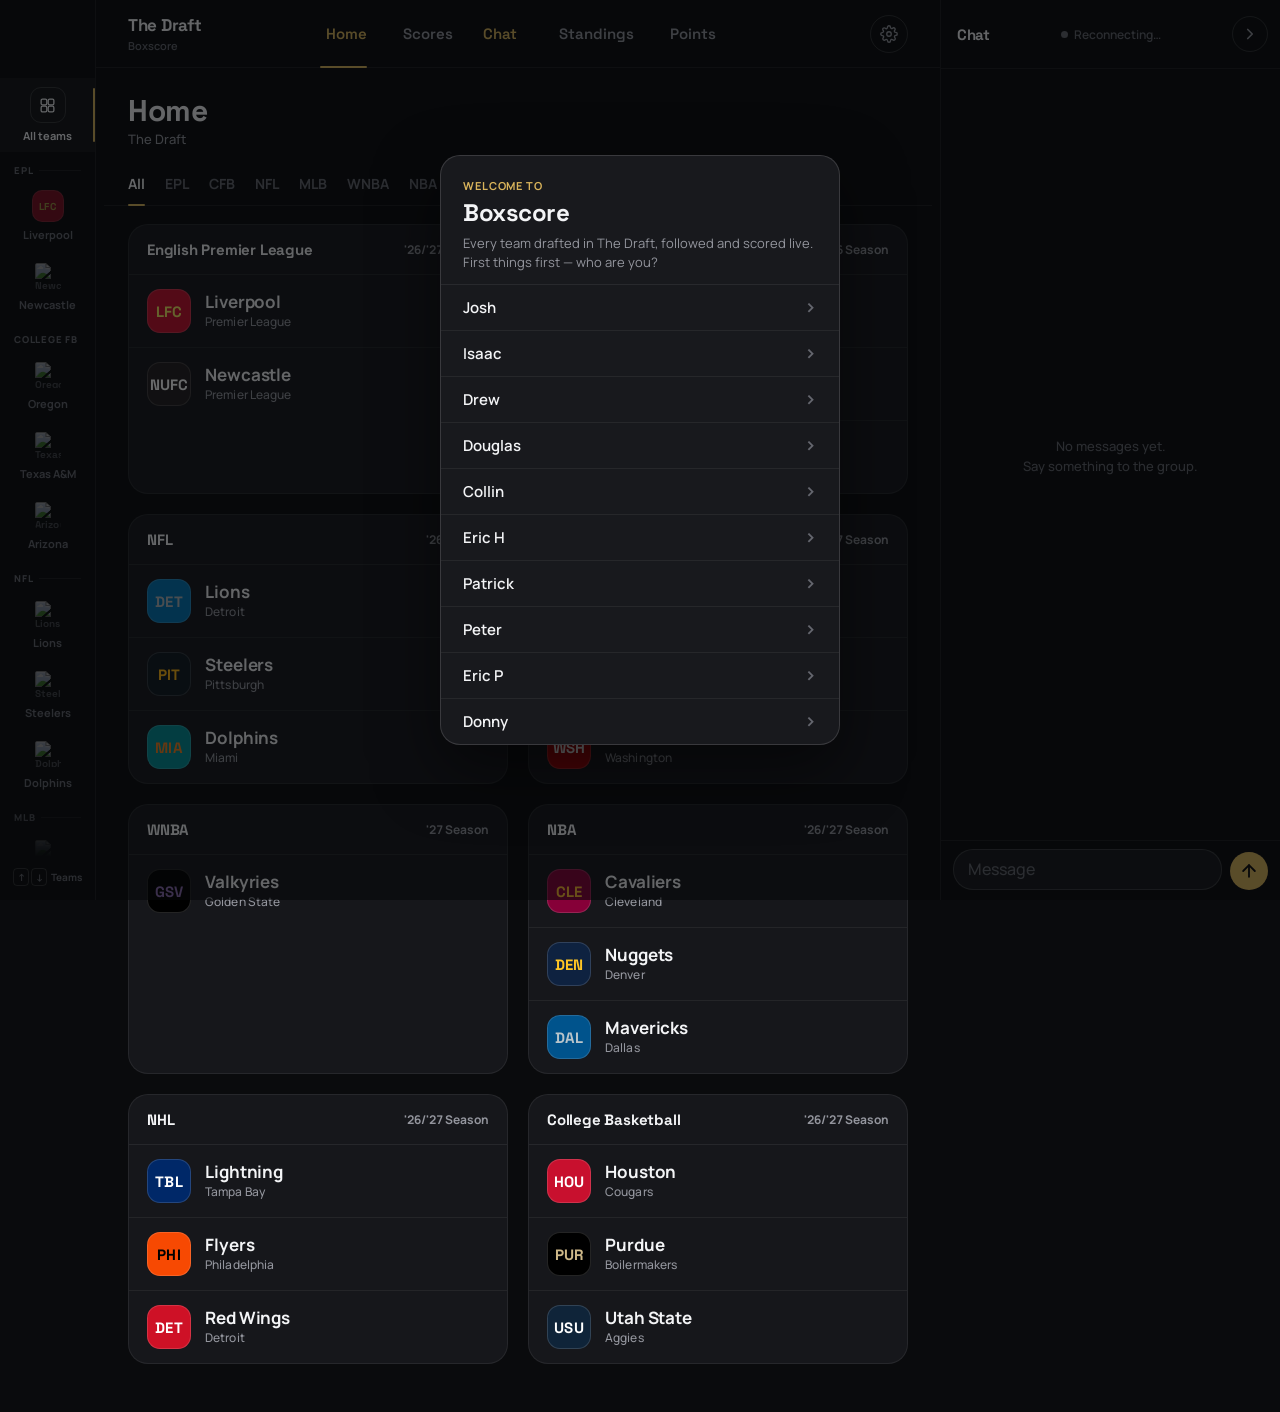
==== commit 751cd25e: "Home priority rule: one order above your teams, two at most, the rest folded UX item 5 (docs/home-pr" ====
--- a/index.html
+++ b/index.html
@@ -56,10 +56,9 @@
       </div>
       <div class="page-sub" data-group-name>The Draft</div>
     </div>
-    <div class="peek-banner"><span>Viewing <strong class="peek-name"></strong>'s board</span><button onclick="backToMyBoard()">Back to yours</button></div>
-    <div id="playoffs-home"></div>
-    <div id="draft-home"></div>
-    <div id="champion-home"></div>
+    <div class="peek-slot"></div>
+    <!-- What sits above your teams (js/board.js renderHomeStack, docs/home-priority-plan.md). -->
+    <div id="home-stack"></div>
     <div class="filter-chips" id="filter-chips" role="tablist"></div>
     <div class="leagues" id="leagues"></div>
   </div>
@@ -75,7 +74,7 @@
       </div>
       <div class="page-sub" id="live-now-sub">Loading today's slate&hellip;</div>
     </div>
-    <div class="peek-banner"><span>Viewing <strong class="peek-name"></strong>'s board</span><button onclick="backToMyBoard()">Back to yours</button></div>
+    <div class="peek-slot"></div>
     <div id="live-now-controls"></div>
     <!-- Wide: Game Details docks in #live-now-detail beside the cards (js/live-data.js's dockTarget); phones keep the sheet. -->
     <div class="ln-split">
@@ -91,7 +90,7 @@
       </div>
       <div class="page-sub" id="standings-sub">Real standings, broken down by draft team</div>
     </div>
-    <div class="peek-banner"><span>Viewing <strong class="peek-name"></strong>'s board</span><button onclick="backToMyBoard()">Back to yours</button></div>
+    <div class="peek-slot"></div>
     <div id="standings-content"></div>
   </div>
 
@@ -104,7 +103,7 @@
         <div class="page-sub">Projected = Locked + Live</div>
       </div>
     </div>
-    <div class="peek-banner"><span>Viewing <strong class="peek-name"></strong>'s board</span><button onclick="backToMyBoard()">Back to yours</button></div>
+    <div class="peek-slot"></div>
     <div id="overall-content"></div>
   </div>
 
@@ -168,13 +167,7 @@
 
 <!-- Drafter switcher sheet — who this device is "signed in" as, opened from the Settings page's identity card (see js/identity.js). -->
 <div class="modal-overlay" id="identity-sheet-overlay" onclick="if(event.target===this) closeIdentitySheet()">
-  <div class="modal" id="identity-sheet-content">
-    <div class="sheet-title-row">
-      <div class="sheet-title" id="identity-sheet-title">Who are you?</div>
-      <button class="modal-close" onclick="closeIdentitySheet()">&times;</button>
-    </div>
-    <div id="identity-sheet-rows"></div>
-  </div>
+  <div class="modal" id="identity-sheet-content"><!-- js/identity.js, sheetHtml --></div>
 </div>
 
 <!-- Points: one drafter at a glance (js/overall.js's obOpenSheet). -->
@@ -183,16 +176,7 @@
 </div>
 
 <div class="modal-overlay" id="compare-sheet-overlay" onclick="if(event.target===this) obCloseComparePicker()">
-  <div class="modal" id="compare-sheet-content">
-    <div class="sheet-title-row">
-      <div>
-        <div class="sheet-title" id="compare-sheet-title">Compare</div>
-        <div class="sheet-title-sub">Projected points, by rank</div>
-      </div>
-      <button class="modal-close" onclick="obCloseComparePicker()">&times;</button>
-    </div>
-    <div id="compare-sheet-rows" class="cmp-pick-list"></div>
-  </div>
+  <div class="modal" id="compare-sheet-content"><!-- js/overall.js, sheetHtml --></div>
 </div>
 
 <!-- First-run welcome (how to add to Home Screen in a phone browser, then pick your name) and
@@ -205,16 +189,7 @@
 
 <!-- Scores tab scope filter — which teams' games to show (see js/live-now.js). -->
 <div class="modal-overlay" id="today-scope-sheet-overlay" onclick="if(event.target===this) closeTodayScopeSheet()">
-  <div class="modal" id="today-scope-sheet-content">
-    <div class="sheet-title-row">
-      <div>
-        <div class="sheet-title">Show which teams?</div>
-        <div class="sheet-title-sub">Tap any combination — Drafted and Favorites can both be on.</div>
-      </div>
-      <button class="modal-close" onclick="closeTodayScopeSheet()">&times;</button>
-    </div>
-    <div id="today-scope-sheet-rows"></div>
-  </div>
+  <div class="modal" id="today-scope-sheet-content"><!-- js/live-now.js, sheetHtml --></div>
 </div>
 
 <!-- Group chat (js/chat.js) — the Chat tab. A real .view (switchView,
@@ -251,13 +226,8 @@
   </div>
   <!-- "@" names (js/chat.js), shown above the composer while one is being typed. -->
   <div class="mention-list" id="chat-mention-list" role="listbox" aria-label="Mention someone" hidden></div>
-  <form class="chat-composer" onsubmit="sendChatMessage(); return false;">
-    <button type="button" class="chat-gif-btn" id="chat-gif-btn" onmousedown="event.preventDefault()" onclick="toggleGifPicker()" aria-label="Choose a GIF" hidden>GIF</button>
-    <textarea id="chat-input" rows="1" maxlength="1000" placeholder="Message" enterkeyhint="send" autocomplete="off"></textarea>
-    <button type="submit" class="chat-send" onmousedown="event.preventDefault()" aria-label="Send">
-      <svg viewBox="0 0 24 24" fill="none" stroke="currentColor" stroke-width="2.2" stroke-linecap="round" stroke-linejoin="round"><path d="M12 19V5"></path><path d="M5 12l7-7 7 7"></path></svg>
-    </button>
-  </form>
+  <!-- The composer (js/ui.js chatComposerHtml), drawn by js/chat.js's initChat. -->
+  <div id="chat-composer-slot" hidden></div>
 </div>
 
 <!-- Draft room (js/draft.js, ?view=draft) — a full-screen view like Chat:
--- a/css/tokens.css
+++ b/css/tokens.css
@@ -367,6 +367,16 @@
   }
 }
 
+/* Tip (tipHtml in js/ui.js, js/tips.js): the one-time gesture hint, a
+   floating pill. Aliases, so they follow the theme with no light values of
+   their own. --z-tip is the first z-order token: over the tab bar (200),
+   under sheets and modals (300 and up). */
+:root{
+  --tip-bg: var(--sheet);
+  --tip-ink: var(--text);
+  --z-tip: 250;
+}
+
 /* A crest in a badge (.badge img): a drop shadow so a thin, dark crest
    doesn't wash into the dark page. On white it only needs a hint; the dark
    theme's heavy shadow reads as a gray smudge there. */
--- a/css/style.css
+++ b/css/style.css
@@ -193,13 +193,15 @@
 }
 .chat-badge.show{ display: block; }
 
-/* Shown under a view's header while it's displaying someone else's
-   board via a ?team= link (a "peek" — see setDraftTeam's comment in
-   js/board.js) rather than your own. Reuses .prior-season-note's
-   accent-callout language below so it reads as "worth noticing" without
-   implying an error. */
+/* Banner (bannerHtml in js/ui.js): a tinted callout that reads as
+   "worth noticing" without implying an error. Gold by default (someone
+   else's board, a prior or finished season, preview data); .live is red,
+   .prov blue. .note is the smaller inline note (prior season, preview
+   data, the commissioner's lock status). The peek banner (.peek: you're
+   viewing someone else's board via a ?team= link, see setDraftTeam in
+   js/board.js) stays hidden until js/identity.js shows it. */
 .peek-banner{
-  display: none;
+  display: flex;
   align-items: center;
   justify-content: space-between;
   gap: 10px;
@@ -211,11 +213,19 @@
   font-size: var(--fs-13);
   font-weight: 600;
   color: var(--accent);
-}
-
-.peek-banner.show{ display: flex; }
-
-.peek-banner button{
+  line-height: 1.4;
+}
+.peek-banner.note{ font-size: var(--fs-12); justify-content: flex-start; gap: 8px; }
+.peek-banner.live{ background: var(--live-soft); border-color: var(--live-border); color: var(--live); }
+.peek-banner.prov{ background: var(--provisional-soft); border-color: var(--provisional-border); color: var(--provisional); }
+
+.peek-banner.peek{ display: none; }
+.peek-banner.peek.show{ display: flex; }
+/* Where a screen injects the peek banner (js/identity.js): no box of its
+   own, so the banner stays sticky against the view, not this slot. */
+.peek-slot{ display: contents; }
+
+.peek-banner .banner-action{
   flex: 0 0 auto;
   min-height: 32px;
   padding: 0 12px;
@@ -336,30 +346,6 @@
   letter-spacing: normal;
 }
 
-/* MLB/WNBA-only heads-up (see PRIOR_SEASON_DISPLAY_LEAGUES in
-   js/data.js): the records below are real, but they're last season's
-   — drafted teams don't start scoring until '27. Boxed as a contained
-   callout (same accent-soft/accent-border banner treatment as
-   .ob-sim-banner) rather than bare bold text, so it reads as a
-   pronounced but self-contained aside instead of shouting inline with
-   the surrounding content — easy to misread as live scoring if
-   skimmed. Lives as a third line inside .league-tab.standings-league-
-   tab's own column/gap, and as a note above the modal body in the
-   team modal. */
-.prior-season-note{
-  display: flex;
-  align-items: center;
-  gap: 8px;
-  background: var(--accent-soft);
-  border: 1px solid var(--accent-border);
-  border-radius: var(--r-sm);
-  padding: 10px 12px;
-  font-size: var(--fs-12);
-  font-weight: 600;
-  color: var(--accent);
-  line-height: 1.4;
-  margin-bottom: 14px;
-}
 
 .team{
   display:flex;
@@ -1108,7 +1094,7 @@
 
 @media (hover: hover), (max-width: 899px){ .modal-close:hover{ color: var(--text); background: var(--fill-soft); } }
 
-/* Sheet head (the golfer sheet, the draft room's team sheet): the
+/* Sheet head (the draft room's team sheet): the
    favorite star sits beside .modal-close — this wrapper takes over the
    absolute corner positioning so .modal-close can drop its own
    (still used standalone everywhere else the class appears, e.g. the
@@ -1202,6 +1188,7 @@
   justify-content: center;
 }
 
+.sheet-check{ color: var(--on-accent); }
 .sheet-check svg{ width: 11px; height: 11px; }
 
 .sheet-row.active .sheet-check{ background: var(--accent-fill); border-color: transparent; }
@@ -1268,6 +1255,28 @@
 
 .welcome-step-text{ font-size: var(--fs-15); line-height: 1.5; padding-top: 1px; }
 .welcome-step-text b{ font-weight: 700; }
+
+/* The iPhone install steps' invite code: big, in a well, with Copy beside it. */
+.welcome-code{
+  display: flex;
+  align-items: center;
+  gap: 10px;
+  margin-top: 10px;
+  padding: 10px 10px 10px 14px;
+  border-radius: var(--r-sm);
+  background: var(--surface-2);
+}
+.welcome-code-value{
+  flex: 1 1 auto;
+  min-width: 0;
+  overflow-wrap: anywhere;
+  font: 700 var(--fs-22)/1.2 var(--font-display);
+  letter-spacing: var(--track-snug);
+  color: var(--text);
+  user-select: all;
+  -webkit-user-select: all;
+}
+#welcome-content .welcome-code-copy{ flex: 0 0 auto; width: auto; margin: 0; padding-inline: 16px; }
 
 .welcome-inline-icon{
   width: 16px;
@@ -3268,23 +3277,6 @@
   gap: 12px;
 }
 
-/* TEMPORARY: a preview aid for showing the page's shape before the
-   season produces real results. Safe to delete this block (and the
-   matching "TEMPORARY" block in js/overall.js, and the toggle markup in
-   index.html) once real data makes it unnecessary. */
-.ob-sim-banner{
-  display: flex;
-  align-items: center;
-  gap: 8px;
-  margin-bottom: 14px;
-  background: var(--accent-soft);
-  border: 1px solid var(--accent-border);
-  border-radius: var(--r-sm);
-  padding: 10px 12px;
-  font-size: var(--fs-12);
-  font-weight: 600;
-  color: var(--accent);
-}
 
 /* -- Locked / Live primitives --
    Solid ink = Locked, blue hatch = Live, red hatch = Live at risk
@@ -4206,6 +4198,12 @@
   display: -webkit-box; -webkit-line-clamp: 2; -webkit-box-orient: vertical; overflow: hidden; overflow-wrap: break-word;
 }
 .ng-sub{ margin-top: 10px; font-size: var(--fs-11); font-weight: 500; color: var(--text-mute); }
+/* A golfer's week (golferWeekCard, js/golf-view.js): red while they're on
+   the course, their place and score on the right of the event's name. */
+.ng-title.live{ display: inline-flex; align-items: center; gap: 6px; color: var(--live); }
+.ng-right{ flex: none; display: flex; align-items: baseline; gap: 8px; font-family: var(--font-display); font-weight: 700; font-variant-numeric: tabular-nums; }
+.ng-pos{ font-size: var(--fs-20); }
+.ng-topar{ font-size: var(--fs-15); color: var(--text-sub); }
 
 
 .news-card{
@@ -5077,6 +5075,18 @@
 
 
 .set-foot{ font-size: var(--fs-12); color: var(--text-mute); text-align: center; }
+/* A quiet text link at the end of Settings (Commissioner sign-in): back-link weight, not a button. */
+.set-link{
+  align-self: center;
+  padding: 6px 4px;
+  border: none;
+  background: none;
+  font-family: var(--font-ui);
+  font-size: var(--fs-13);
+  font-weight: 600;
+  color: var(--text-sub);
+  cursor: pointer;
+}
 .set-version{ margin-top: -14px; font-size: var(--fs-10); font-weight: 600; letter-spacing: 0.2px; opacity: 0.6; }
 
 /* Light theme: labels one step darker for contrast. */
@@ -5133,7 +5143,7 @@
   transition: background-color var(--dur-ui) var(--ease-out), color var(--dur-ui) var(--ease-out), transform var(--dur-press) var(--ease-out);
 }
 .modal-cta:active, .admin-gate-btn:active, .ob-detail-link:active, .admin-adj-save:active,
-.chat-send:active, .peek-banner button:active{ transform: scale(0.97); }
+.chat-send:active, .peek-banner .banner-action:active{ transform: scale(0.97); }
 .scope-chip:active, .ob-back:active{ background-color: var(--press); }
 .icon-btn:active, .modal-close:active, .picker-hit:active .settings-icon{ transform: scale(0.92); }
 .tab-btn:active .tab-icon{ transform: scale(0.94); }
@@ -5162,13 +5172,13 @@
 /* Sticky peek banner (R7). Opaque base under the tonal wash so content
    doesn't show through while scrolling. Standings already pins its
    own filter row at this offset, so the banner stays static there. */
-.peek-banner{
+.peek-banner.peek{
   position: sticky;
   top: calc(env(safe-area-inset-top) + 8px);
   z-index: 6;
   background: linear-gradient(var(--accent-soft), var(--accent-soft)), var(--bg);
 }
-#view-standings .peek-banner{ position: static; }
+#view-standings .peek-banner.peek{ position: static; }
 
 /* Tabular numerals on every number column (R10) */
 .standings-row, .person-record-chip, .league-tab .n,
@@ -5195,7 +5205,7 @@
   .skel-dot{ animation: none; }
   .news-card:active, .tg-row.clickable:active .tg-card, .game-card.clickable:active,
   .modal-cta:active, .admin-gate-btn:active, .ob-detail-link:active, .admin-adj-save:active,
-  .chat-send:active, .peek-banner button:active, .icon-btn:active, .modal-close:active,
+  .chat-send:active, .peek-banner .banner-action:active, .icon-btn:active, .modal-close:active,
   .picker-hit:active .settings-icon, .tab-btn:active .tab-icon{ transform: none; }
 }
 
@@ -5404,12 +5414,11 @@
 .act-time{ font-size: var(--fs-11); font-weight: 600; color: var(--text-mute); }
 
 /* Home before a group's first draft: the way into the mock and live rooms */
-#draft-home:empty, .filter-chips[hidden]{ display: none; }
-.draft-home{ display: flex; flex-direction: column; gap: 8px; margin: 0 0 18px; }
+.filter-chips[hidden]{ display: none; }
+.draft-home{ display: flex; flex-direction: column; gap: 8px; }
 
 /* Home's "playoffs are set" card (postseasonHomeHtml in js/postseason.js):
    the way in to the playoffs reveal, styled like the reveal's gold strip. */
-.ps-home-stack{ display: flex; flex-direction: column; gap: 10px; margin: 0 0 18px; }
 .ps-home{
   display: flex; align-items: center; gap: 12px; width: 100%; padding: 14px 14px 14px 16px;
   border-radius: var(--r-lg); background: var(--ps-hero-bg); border: 1px solid var(--accent-border);
@@ -5481,6 +5490,7 @@
   width: 22px; height: 22px; border-radius: 7px;
   border: 1.5px solid var(--hairline-strong);
 }
+.draft-poll-check{ color: var(--on-accent); }
 .draft-poll-check svg{ width: 14px; height: 14px; opacity: 0; }
 .draft-poll-opt[aria-pressed="true"] .draft-poll-check{ background: var(--accent-fill); border-color: var(--accent-fill); }
 .draft-poll-opt[aria-pressed="true"] .draft-poll-check svg{ opacity: 1; }
@@ -5515,6 +5525,13 @@
 .act-link-sub{ font-size: var(--fs-12); font-weight: 600; color: var(--text-sub); white-space: nowrap; overflow: hidden; text-overflow: ellipsis; }
 .act-link-go{ font-size: var(--fs-12); font-weight: 800; color: var(--text-sub); white-space: nowrap; }
 .act-link.unseen .act-link-go{ color: var(--accent); }
+
+/* Home's stack (homeStackHtml in js/ui.js, ordered by js/home-stack-math.js):
+   the Draft card, the champion row, postseason and major cards, the
+   last-season row, then "More right now". The stack owns the spacing, so
+   its items drop their own margins (this comes after .act-link so it wins). */
+.home-stack{ display: flex; flex-direction: column; gap: 10px; margin: 0 0 18px; }
+.home-stack > *{ margin: 0; }
 
 /* Points > Activity */
 .act-group{ padding: 0; overflow: hidden; margin-bottom: 14px; }
@@ -5591,6 +5608,26 @@
 .draft-body{ flex: 1 1 auto; min-height: 0; overflow-y: auto; overscroll-behavior: contain; -webkit-overflow-scrolling: touch; }
 .dr-connecting{ padding: 60px 24px; text-align: center; color: var(--text-sub); font-size: var(--fs-15); }
 .dr-dim{ color: var(--text-mute); }
+/* Tip (tipHtml, js/tips.js): a one-time gesture hint at the top of the screen. */
+.tip{
+  position: fixed; left: 50%; top: calc(env(safe-area-inset-top) + 12px); z-index: var(--z-tip);
+  transform: translateX(-50%);
+  display: flex; align-items: center; gap: 6px;
+  max-width: min(90vw, 360px); padding: 6px 6px 6px 16px;
+  background: var(--tip-bg); color: var(--tip-ink);
+  border: 1px solid var(--hairline-strong); border-radius: var(--r-pill); box-shadow: var(--shadow-tip);
+  font-size: var(--fs-13); font-weight: 600; white-space: nowrap; cursor: pointer;
+}
+.tip-text{ overflow: hidden; text-overflow: ellipsis; }
+.tip-close{
+  display: flex; align-items: center; justify-content: center; flex: 0 0 auto;
+  width: 28px; height: 28px; padding: 0; border: none; border-radius: var(--r-pill);
+  background: var(--fill-soft); color: var(--text-sub); cursor: pointer;
+}
+.tip-close svg{ width: 14px; height: 14px; }
+.tip.tip-in{ animation: tip-in var(--dur-ui) var(--ease-out); }
+@keyframes tip-in{ from{ opacity: 0; transform: translate(-50%, -8px); } }
+
 .draft-toast{
   position: fixed; left: 50%; bottom: calc(var(--nav-h) + env(safe-area-inset-bottom) + 18px);
   transform: translate(-50%, 12px); opacity: 0; pointer-events: none;
@@ -6850,6 +6887,13 @@
 @keyframes ld-drift{ to{ transform: translateX(-50%); } }
 body.ld-still .ld-track{ animation: none; }
 .ld-find{ margin-top: 28px; }
+/* The way home (js/landing.js): your last group's card over Find your group, or a quiet row of every group. */
+.ld-home{ margin-top: 28px; }
+.ld-home + .ld-find{ margin-top: 12px; }
+.ld-home[hidden], .ld-member[hidden]{ display: none; }
+.ld-member{ margin: 14px 0 0; text-align: center; font-size: var(--fs-13); line-height: 1.5; color: var(--text-sub); }
+.ld-member a{ font-weight: 700; color: var(--text); text-decoration: none; white-space: nowrap; }
+@media (hover: hover){ .ld-member a:hover{ color: var(--accent); } }
 
 /* Sections rise the first time they're 35% in view (.in, js/landing.js). */
 body:not(.ld-still) .ld-rv{
@@ -7416,22 +7460,9 @@
 .badge.badge-person img{ object-fit: cover; object-position: 50% 12%; padding: 0; filter: none; }
 
 .golf-muted{ color: var(--text-sub); font-size: var(--fs-12); font-weight: 500; }
-.golf-sub{ display: flex; align-items: center; gap: 6px; flex-wrap: wrap; }
 .golf-flag{ width: 16px; height: 16px; object-fit: contain; }
 .golf-title-note{ float: right; text-transform: none; letter-spacing: 0; font-weight: 600; color: var(--text-sub); }
 .golf-note{ margin: 0 0 16px; }
-
-.golf-week{ margin-bottom: 20px; }
-.golf-event-link{
-  all: unset; box-sizing: border-box; cursor: pointer; width: 100%;
-  display: flex; justify-content: space-between; align-items: baseline; gap: 10px;
-  font-weight: 700; font-size: var(--fs-15); padding: 2px 0 6px;
-}
-.golf-week-line{ display: flex; align-items: center; gap: 14px; padding: 10px 12px; border-radius: 12px; background: var(--surface-2); }
-.golf-week-line.live{ background: radial-gradient(120% 160% at 0% 0%, var(--live-soft), var(--surface-2) 70%); }
-.golf-week-pos{ font-family: var(--font-display); font-weight: 700; font-size: var(--fs-24); min-width: 48px; }
-.golf-week-topar{ font-family: var(--font-display); font-weight: 700; font-size: var(--fs-17); }
-.golf-week-score .golf-muted{ display: flex; align-items: center; gap: 6px; }
 
 .golf-result{
   all: unset; box-sizing: border-box; cursor: pointer; width: 100%;
@@ -7822,6 +7853,7 @@
   .tw-owner.me{ color: var(--accent); }
   .tw-game{ flex: 1 1 360px; max-width: 520px; min-width: 0; }
   .tw-game .next-match{ padding: 16px 18px; border: 1px solid var(--hairline); border-radius: 16px; background: var(--surface); }
+  .tw-game .game-card{ margin: 0; padding: 16px 18px; }
   .tw-side{ flex: none; display: flex; align-items: stretch; gap: 10px; }
   .tw-star{ display: flex; }
   .tw-star > *{ width: 44px; border: 1px solid var(--hairline-strong); border-radius: 14px; display: flex; align-items: center; justify-content: center; }
@@ -8400,6 +8432,7 @@
   .set-main .set-label + .set-row{ border-top-width: 1px; border-radius: var(--r-md) var(--r-md) 0 0; }
   .set-main .set-row:not(:has(+ .set-row)){ border-bottom-left-radius: var(--r-md); border-bottom-right-radius: var(--r-md); }
   .set-main .set-section > .set-foot{ margin-top: 10px; text-align: left; }
+  .set-main .set-link{ align-self: flex-start; padding-left: 0; }
 
   .set-main .set-themes{ gap: 12px; }
   .set-main .set-theme{ padding: 10px; }
@@ -8409,6 +8442,7 @@
     .set-side .set-identity:hover{ border-color: var(--hairline-strong); }
     .set-side .set-identity:hover .set-identity-switch{ border-color: var(--accent); }
     .set-main button.set-row:hover{ background: var(--surface-2); }
+    .set-link:hover{ color: var(--text); }
     .set-main .set-theme:not(.on):hover{ border-color: var(--hairline-strong); }
     .set-main .set-chip:not(.on):hover{ color: var(--text); border-color: var(--text-mute); }
   }
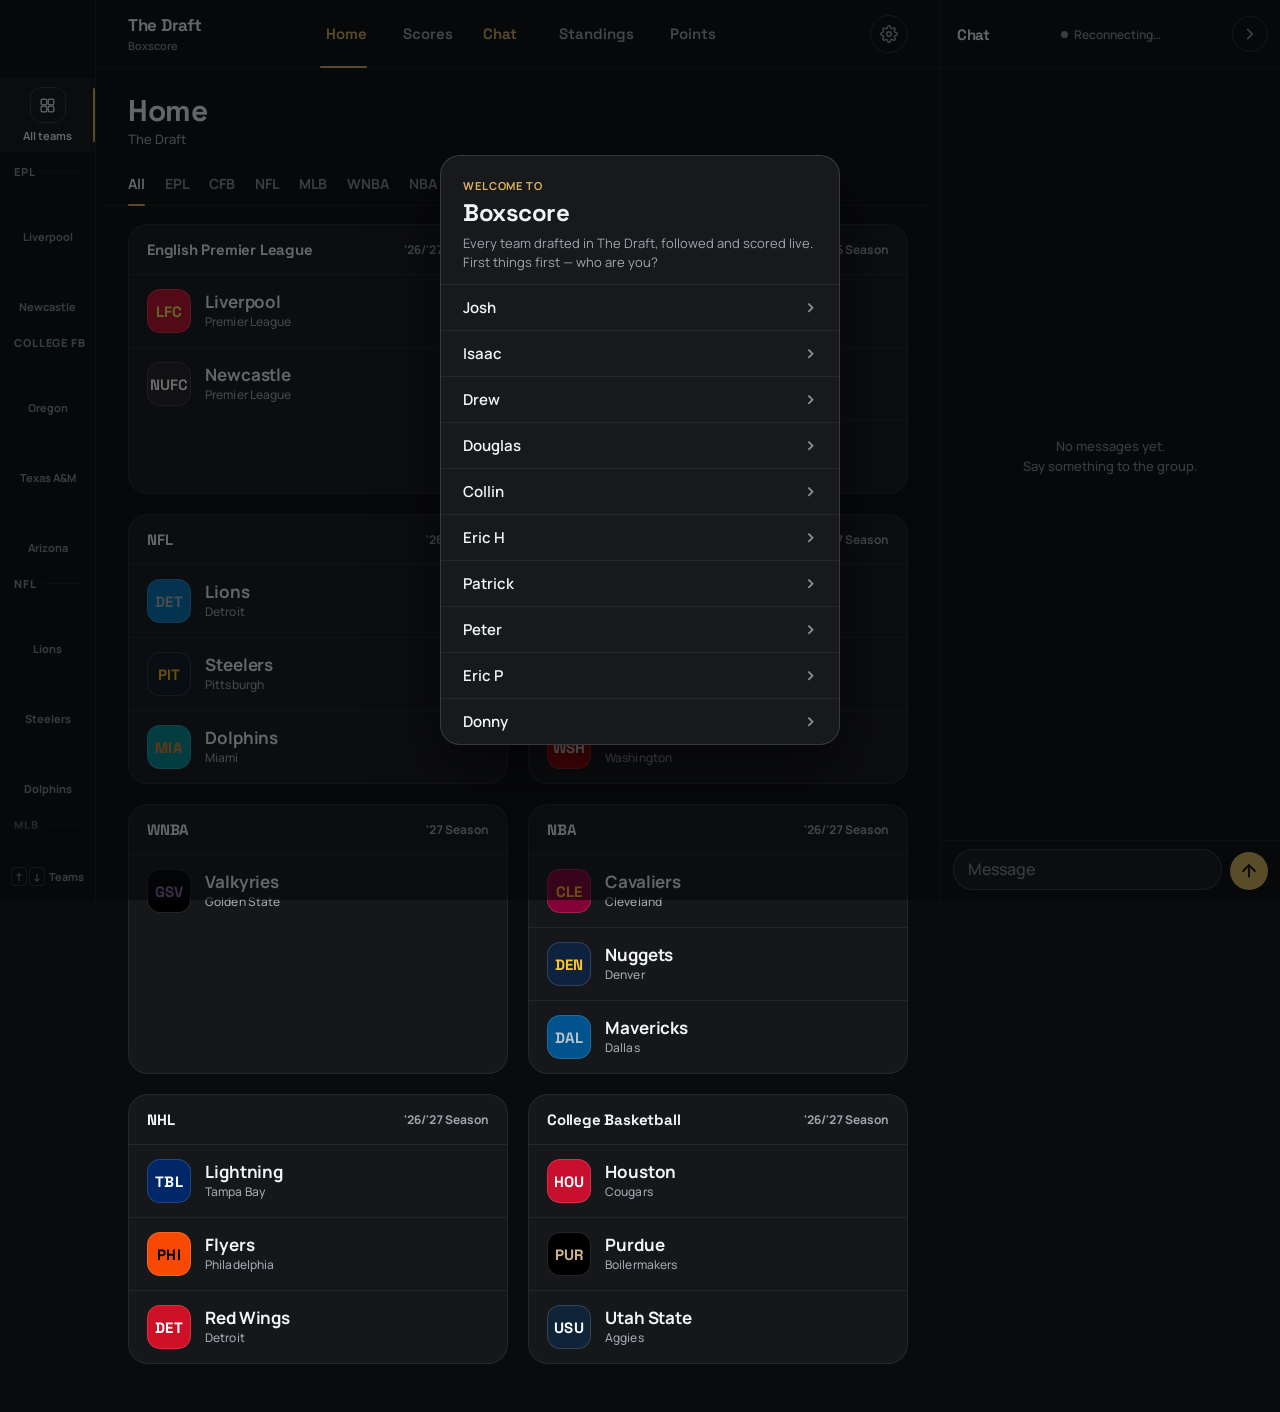
==== commit bf6bc1f1: "Native iOS feel: Dynamic Type, edge swipe back, glass tab and title bars From the HIG audit (High it" ====
--- a/index.html
+++ b/index.html
@@ -129,10 +129,10 @@
     <div class="tp-clip"><div id="team-page-content"></div></div>
   </div>
   <div id="view-team-schedule" class="view view-push-in">
-    <div id="team-schedule-content"></div>
+    <div class="tp-clip"><div id="team-schedule-content"></div></div>
   </div>
   <div id="view-team-squad" class="view view-push-in">
-    <div id="team-squad-content"></div>
+    <div class="tp-clip"><div id="team-squad-content"></div></div>
   </div>
 
   <!-- Settings page (js/identity.js renders it, js/board.js pushes it). -->
@@ -280,11 +280,11 @@
      hidden and nothing changes. -->
 <nav class="wide-rail" id="wide-rail" aria-label="Your teams"></nav>
 
-<nav class="tab-bar">
+<nav class="tab-bar" aria-label="Sections">
   <span class="tab-pill" aria-hidden="true"></span>
   <span class="wide-brand"><span class="wide-brand-name" data-group-name>The Draft</span><span class="wide-brand-sub">Boxscore</span></span>
-  <button class="tab-btn active" data-view="board" onclick="switchView('board')">
-    <span class="tab-icon"><svg viewBox="0 0 24 24" fill="none" stroke="currentColor" stroke-width="1.8" stroke-linecap="round" stroke-linejoin="round"><rect x="3" y="3" width="8" height="8" rx="2"></rect><rect x="13" y="3" width="8" height="8" rx="2"></rect><rect x="3" y="13" width="8" height="8" rx="2"></rect><rect x="13" y="13" width="8" height="8" rx="2"></rect></svg></span>
+  <button class="tab-btn active" data-view="board" onclick="switchView('board')" aria-current="page">
+    <span class="tab-icon"><svg viewBox="0 0 24 24" fill="none" stroke="currentColor" stroke-width="1.8" stroke-linecap="round" stroke-linejoin="round"><rect class="on-fill" x="3" y="3" width="8" height="8" rx="2"></rect><rect class="on-fill" x="13" y="3" width="8" height="8" rx="2"></rect><rect class="on-fill" x="3" y="13" width="8" height="8" rx="2"></rect><rect class="on-fill" x="13" y="13" width="8" height="8" rx="2"></rect></svg></span>
     <span class="tab-label">Home</span>
   </button>
   <button class="tab-btn" data-view="live-now" onclick="switchView('live-now')">
@@ -293,7 +293,7 @@
   </button>
   <button class="tab-btn chat-hit" data-view="chat" onclick="switchView('chat')" aria-label="Chat">
     <span class="tab-icon">
-      <svg viewBox="0 0 24 24" fill="none" stroke="currentColor" stroke-width="1.8" stroke-linecap="round" stroke-linejoin="round"><path d="M21 11.5a8.4 8.4 0 0 1-12.2 7.5L3.5 20.5l1.6-4.9A8.4 8.4 0 1 1 21 11.5z"></path></svg>
+      <svg viewBox="0 0 24 24" fill="none" stroke="currentColor" stroke-width="1.8" stroke-linecap="round" stroke-linejoin="round"><path class="on-fill" d="M21 11.5a8.4 8.4 0 0 1-12.2 7.5L3.5 20.5l1.6-4.9A8.4 8.4 0 1 1 21 11.5z"></path></svg>
       <span class="chat-badge count-badge"></span>
     </span>
     <span class="tab-label">Chat</span>
@@ -303,7 +303,7 @@
     <span class="tab-label">Standings</span>
   </button>
   <button class="tab-btn" data-view="overall" onclick="switchView('overall')">
-    <span class="tab-icon"><svg viewBox="0 0 24 24" fill="none" stroke="currentColor" stroke-width="1.8" stroke-linecap="round" stroke-linejoin="round"><path d="M9.5 21v-9.5h5V21"></path><path d="M3 21v-6h6.5"></path><path d="M14.5 21H21v-8h-6.5"></path><path d="M12 3l1.6 2.6L16.5 6l-2 2.1.5 2.9-3-1.5-3 1.5.5-2.9L7.5 6l2.9-.4z"></path></svg></span>
+    <span class="tab-icon"><svg viewBox="0 0 24 24" fill="none" stroke="currentColor" stroke-width="1.8" stroke-linecap="round" stroke-linejoin="round"><path class="on-fill" d="M9.5 21v-9.5h5V21z"></path><path class="on-fill" d="M3 21v-6h6.5V21z"></path><path class="on-fill" d="M14.5 21H21v-8h-6.5z"></path><path class="on-fill" d="M12 3l1.6 2.6L16.5 6l-2 2.1.5 2.9-3-1.5-3 1.5.5-2.9L7.5 6l2.9-.4z"></path></svg></span>
     <span class="tab-label">Points</span>
   </button>
   <span class="wide-actions">
--- a/css/tokens.css
+++ b/css/tokens.css
@@ -28,8 +28,9 @@
   --surface-2: #1C1D21;
   --sheet: #18191D;
   --text: #F3F4F6;
-  --text-sub: #94969E;
-  --text-mute: #64666E;
+  --text-sub: #A3A5AD;
+  /* 5.3:1 on --surface, so small muted labels stay readable (HIG contrast). */
+  --text-mute: #8A8C94;
   --hairline: rgba(var(--ink-rgb),0.07);
   --hairline-strong: rgba(var(--ink-rgb),0.14);
   --accent: #D9B45B;
@@ -63,15 +64,17 @@
   --lb-ink-strong: #FFFFFF;
   --lb-ink-2: #E6E7EB;
   --lb-ink-3: #C7C9D1;
-  --lb-rank-mid: #9C9EA6;
-  --lb-rank-low: #5E6068;
+  --lb-rank-mid: #A3A5AD;
+  --lb-rank-low: #8A8C94;
   --lb-stroke: #4A4C54;
   --lb-divider: rgba(var(--ink-rgb),0.05);
   --lb-accent-wash: rgba(217,180,91,0.07);
   --lb-accent-wash-border: rgba(217,180,91,0.30);
   --record: #9AA5B5;
   --record-soft: rgba(154,165,181,0.16);
-  --nav-h: 58px;
+  --nav-h: 68px;      /* room the floating tab bar takes above the safe area */
+  --tab-bar-h: 60px;
+  --title-bar-h: 44px; /* the title bar that appears on scroll (phones; 0 in the wide layout) */
   /* Body's own horizontal padding — pulled into a variable so
      .standings-filter-row (see below) can bleed its sticky background
      out to the real screen edges instead of stopping at this inset,
@@ -108,8 +111,8 @@
   --surface-2: #ECEAE4;
   --sheet: #FFFFFF;
   --text: #16171B;
-  --text-sub: #5B5D66;
-  --text-mute: #8A8C94;
+  --text-sub: #4E5059;
+  --text-mute: #6B6D76;
   --accent: #85660C;
   --accent-fill: #E2B84A;
   /* Gold tints and glows are the fill gold (--accent-fill), so they read
@@ -131,8 +134,8 @@
   --lb-ink-strong: #0B0C0F;
   --lb-ink-2: #22242A;
   --lb-ink-3: #3F414A;
-  --lb-rank-mid: #6B6D76;
-  --lb-rank-low: #9A9CA4;
+  --lb-rank-mid: #4F515A;
+  --lb-rank-low: #6B6D76;
   --lb-stroke: #C9C7BF;
   --lb-accent-wash: rgba(226,184,74,0.12);
   --lb-accent-wash-border: rgba(205,160,45,0.4);
@@ -163,8 +166,8 @@
   --surface-2: #ECEAE4;
   --sheet: #FFFFFF;
   --text: #16171B;
-  --text-sub: #5B5D66;
-  --text-mute: #8A8C94;
+  --text-sub: #4E5059;
+  --text-mute: #6B6D76;
   --accent: #85660C;
   --accent-fill: #E2B84A;
   --accent-soft: rgba(226,184,74,0.2);
@@ -184,8 +187,8 @@
   --lb-ink-strong: #0B0C0F;
   --lb-ink-2: #22242A;
   --lb-ink-3: #3F414A;
-  --lb-rank-mid: #6B6D76;
-  --lb-rank-low: #9A9CA4;
+  --lb-rank-mid: #4F515A;
+  --lb-rank-low: #6B6D76;
   --lb-stroke: #C9C7BF;
   --lb-accent-wash: rgba(226,184,74,0.12);
   --lb-accent-wash-border: rgba(205,160,45,0.4);
@@ -200,8 +203,18 @@
 :root{
   --font-display: 'Space Grotesk', sans-serif;
   --font-ui: 'Manrope', sans-serif;
-  --fs-10: 10px; --fs-11: 11px; --fs-12: 12px; --fs-13: 13px; --fs-14: 14px; --fs-15: 15px;
-  --fs-16: 16px; --fs-17: 17px; --fs-18: 18px; --fs-20: 20px; --fs-22: 22px; --fs-24: 24px; --fs-30: 30px;
+  /* Type sizes follow the iPhone's text size setting (Dynamic Type). 1rem is
+     the system body size: 17px by default, larger or smaller with Settings >
+     Display > Text Size (html in css/style.css). Each step is its px value at
+     the default, so calc(15rem / 17) is 15px until the reader changes it.
+     11px is the floor (Apple's Caption 2): --fs-10 is kept as a name so old
+     rules still read, but it is 11 now. --fs-tab stays 10px and fixed, like
+     the system tab bar's labels. */
+  --fs-10: calc(11rem / 17); --fs-11: calc(11rem / 17); --fs-12: calc(12rem / 17); --fs-13: calc(13rem / 17);
+  --fs-14: calc(14rem / 17); --fs-15: calc(15rem / 17); --fs-16: calc(16rem / 17); --fs-17: 1rem;
+  --fs-18: calc(18rem / 17); --fs-20: calc(20rem / 17); --fs-22: calc(22rem / 17); --fs-24: calc(24rem / 17);
+  --fs-30: calc(30rem / 17);
+  --fs-tab: 10px;
   --track-tight: -0.02em; --track-snug: -0.01em;
   --track-tag: 0.06em; --track-label: 0.08em;
   --r-xs: 6px; --r-sm: 10px; --r-md: 14px; --r-lg: 20px; --r-sheet: 28px; --r-pill: 999px;
@@ -262,6 +275,39 @@
   }
 }
 
+/* Glass: the material for floating controls only (the tab bar, the title
+   bar that appears on scroll), never for cards or other content. A
+   translucent base, a blur that picks up what scrolls under it, a thin edge
+   and a soft lift. With Reduce Transparency on it turns into a solid
+   surface. */
+:root{
+  --glass-bar: rgba(30,31,36,0.62);
+  --glass-blur: blur(24px) saturate(180%);
+  --glass-edge: rgba(255,255,255,0.14);
+  --glass-shadow: 0 10px 30px rgba(0,0,0,0.45), inset 0 1px 0 rgba(255,255,255,0.08);
+  --glass-rule: rgba(255,255,255,0.10);   /* the title bar's bottom edge */
+  --tab-lens: rgba(var(--ink-rgb),0.10);
+}
+:root[data-theme="light"]{
+  --glass-bar: rgba(252,252,250,0.72);
+  --glass-edge: rgba(20,22,28,0.10);
+  --glass-shadow: 0 8px 24px rgba(20,22,28,0.14), inset 0 1px 0 rgba(255,255,255,0.8);
+  --glass-rule: rgba(20,22,28,0.10);
+  --tab-lens: rgba(var(--ink-rgb),0.07);
+}
+@media (prefers-color-scheme: light){
+  :root[data-theme="auto"]{
+    --glass-bar: rgba(252,252,250,0.72);
+    --glass-edge: rgba(20,22,28,0.10);
+    --glass-shadow: 0 8px 24px rgba(20,22,28,0.14), inset 0 1px 0 rgba(255,255,255,0.8);
+    --glass-rule: rgba(20,22,28,0.10);
+    --tab-lens: rgba(var(--ink-rgb),0.07);
+  }
+}
+@media (prefers-reduced-transparency: reduce){
+  :root, :root[data-theme]{ --glass-bar: var(--surface); --glass-blur: none; }
+}
+
 /* Body's own horizontal padding at phone width (--page-pad, above). */
 @media (max-width: 700px){
   :root{ --page-pad: 16px; }
@@ -277,6 +323,9 @@
   --wide-pad: 32px;
   --chat-w: 0px;
   --chat-over-w: 380px;
+}
+@media (min-width: 900px){
+  :root{ --title-bar-h: 0px; }
 }
 @media (min-width: 1280px){
   :root{ --chat-w: 340px; }
@@ -313,7 +362,7 @@
   --status-provisional: var(--provisional);
   --status-locked: var(--accent);
   /* Type roles */
-  --fs-hero: 40px;
+  --fs-hero: calc(40rem / 17);
   --type-page-title: 700 var(--fs-30)/1 var(--font-display);
   --type-sheet-title: 700 var(--fs-20)/1.2 var(--font-display);
   --type-section: 700 var(--fs-15)/1.2 var(--font-display);
--- a/css/style.css
+++ b/css/style.css
@@ -1,6 +1,24 @@
 *{ box-sizing: border-box; margin:0; padding:0; -webkit-tap-highlight-color: transparent; }
 
-html{ background: var(--bg); }
+/* Dynamic Type: 1rem is the reader's body text size and every --fs-* token
+   is in rem (css/tokens.css). On phones and tablets WebKit's
+   -apple-system-body is that size from Settings > Display > Text Size
+   (17px by default); elsewhere it's 17/16 of the browser's own default, so
+   a browser's text size setting carries through the same way. The font
+   shorthand also resets family and line height; body sets the family, and
+   line-height goes back to normal here. text-size-adjust stops Safari
+   inflating text in landscape on top of that. */
+html{
+  background: var(--bg);
+  font-size: 106.25%;
+  -webkit-text-size-adjust: 100%;
+  text-size-adjust: 100%;
+}
+@supports (font: -apple-system-body){
+  @media (pointer: coarse){
+    html{ font: -apple-system-body; line-height: normal; }
+  }
+}
 
 /* This app runs as an installed iOS PWA with a translucent status bar
    (apple-mobile-web-app-status-bar-style: black-translucent, in
@@ -80,6 +98,45 @@
 .page-header.compact{ padding: 0 4px 4px; }
 .page-header.compact h1{ font-size: var(--fs-22); }
 
+/* Title bar (js/page-header.js): once a tab's large title scrolls up under
+   the status bar, the title comes back small and centered on a glass bar,
+   the way iOS's navigation bar collapses its large title. It covers the
+   status-bar strip while it shows, so .safe-area-top steps aside, and
+   sticky rows park under it (--title-bar-h, css/tokens.css). Phones only:
+   the wide layout has its own header. */
+.title-bar{
+  position: fixed;
+  top: 0; left: 0; right: 0;
+  z-index: 1001;
+  height: calc(env(safe-area-inset-top) + var(--title-bar-h));
+  padding: env(safe-area-inset-top) max(var(--page-pad), env(safe-area-inset-right)) 0 max(var(--page-pad), env(safe-area-inset-left));
+  display: flex;
+  align-items: center;
+  justify-content: center;
+  background: var(--glass-bar);
+  backdrop-filter: var(--glass-blur);
+  -webkit-backdrop-filter: var(--glass-blur);
+  border-bottom: 0.5px solid var(--glass-rule);
+  opacity: 0;
+  visibility: hidden;
+  transition: opacity var(--dur-ui) var(--ease-out), visibility 0s linear var(--dur-ui);
+}
+html.title-bar-on .title-bar{ opacity: 1; visibility: visible; transition: opacity var(--dur-ui) var(--ease-out); }
+html.title-bar-on .safe-area-top{ visibility: hidden; }
+.title-bar-title{
+  min-width: 0;
+  max-width: calc(100% - 96px);
+  overflow: hidden;
+  text-overflow: ellipsis;
+  white-space: nowrap;
+  font: 600 var(--fs-17)/1.2 var(--font-display);
+  letter-spacing: -0.2px;
+  color: var(--text);
+}
+.title-bar .picker-hit{ position: absolute; right: max(calc(var(--page-pad) - 5px), env(safe-area-inset-right)); bottom: 5px; }
+@media (prefers-reduced-motion: reduce){ .title-bar, html.title-bar-on .title-bar{ transition: none; } }
+@media (min-width: 900px){ .title-bar{ display: none; } }
+
 .page-sub{
   font-size: var(--fs-13);
   color: var(--text-sub);
@@ -174,7 +231,7 @@
   background: var(--live);
   color: var(--on-live);
   font-family: var(--font-display);
-  font-size: var(--fs-10);
+  font-size: 11px; /* fixed: the bubble is a fixed 16px tall */
   font-weight: 700;
   line-height: 16px;
   text-align: center;
@@ -415,6 +472,10 @@
   font-size: var(--fs-17);
   line-height: 1.15;
   letter-spacing: -0.1px;
+  /* At the largest text sizes one long word ("Manchester") can be wider
+     than the column: break it rather than run into the record. */
+  overflow-wrap: break-word;
+  hyphens: auto;
 }
 
 .team-sub{
@@ -2728,7 +2789,7 @@
    this scroll-repaint business at all — as a last line of defense. */
 .standings-filter-row{
   position: sticky;
-  top: env(safe-area-inset-top);
+  top: calc(env(safe-area-inset-top) + var(--title-bar-h));
   z-index: 5;
   margin: 0 calc(-1 * var(--page-pad));
   padding: 0 var(--page-pad);
@@ -3021,6 +3082,16 @@
 }
 .ps-vs.tap::after{ content: ''; position: absolute; left: -10px; right: -10px; top: -16px; bottom: -8px; }
 .ps-arriving .ps-pairs{ opacity: 0; }
+/* A series league's ghost (ladderGhosts): the winner's stand-in on the
+   round it won, grayed beside the team it beat. It grays only once the
+   winner has left it; hidden ("off") it waits on the winner's spot. */
+.ps-chip.ghost{ transition-delay: 0ms, 220ms, 220ms; }
+.ps-chip.ghost.off{ opacity: 0; pointer-events: none; transition-delay: 0ms; transition-duration: 0ms; }
+/* The NBA's top six at its Play-In stage: hidden above the ladder until the field. */
+.ps-chip.waiting{ opacity: 0; pointer-events: none; }
+/* The echoes that trail a winner moving up (moveAheadFx). */
+.ps-echo{ position: absolute; left: 0; top: 0; width: 40px; display: flex; justify-content: center; pointer-events: none; transform-origin: 50% 13px; opacity: 0; }
+.ps-wide .ps-echo{ width: 52px; transform-origin: 50% 18px; }
 .ps-chip{
   position: absolute; left: 0; top: 0; width: 40px;
   display: flex; flex-direction: column; align-items: center; gap: 3px;
@@ -3031,7 +3102,7 @@
 .ps-chip.tap{ cursor: pointer; }
 .ps-chip-badge{ display: block; border-radius: 9px; transition: filter 400ms, box-shadow 400ms; }
 .ps-chip-badge .badge{ width: 26px; height: 26px; flex-basis: 26px; border-radius: 7px; font-size: var(--fs-10); letter-spacing: 0; }
-.ps-chip-owner{ font-size: 9px; font-weight: 800; letter-spacing: 0.02em; color: var(--text-sub); white-space: nowrap; line-height: 1.1; min-height: 10px; }
+.ps-chip-owner{ font-size: var(--fs-11); font-weight: 800; letter-spacing: 0.02em; color: var(--text-sub); white-space: nowrap; line-height: 1.1; min-height: 1.1em; }
 .ps-chip.mine .ps-chip-owner{ color: var(--accent); }
 .ps-chip.out{ opacity: var(--ps-out-opacity); filter: var(--ps-out-filter); }
 .ps-chip.out .ps-chip-owner{ color: var(--text-mute); }
@@ -3098,7 +3169,7 @@
   transition: left var(--dur-move) var(--ease-spring);
 }
 .ps-stops{ position: absolute; left: 0; right: 0; top: 34px; display: flex; justify-content: space-between; }
-.ps-stops span{ width: 28px; text-align: center; font: 800 var(--fs-10) var(--font-ui); letter-spacing: 0.04em; color: var(--text-mute); transition: color var(--dur-ui); }
+.ps-stops span{ width: 28px; display: flex; justify-content: center; white-space: nowrap; font: 800 var(--fs-10) var(--font-ui); letter-spacing: 0.04em; color: var(--text-mute); transition: color var(--dur-ui); }
 .ps-stops span.on{ color: var(--accent); }
 .ps-stops span.later{ opacity: 0.45; }
 
@@ -3483,14 +3554,14 @@
 
 .race-grid{ stroke: var(--race-grid); }
 .race-base{ stroke: var(--hairline-strong); }
-.race-axis{ font: 700 9.5px var(--font-display); fill: var(--text-mute); }
-.race-tick{ font: 700 9.5px var(--font-ui); fill: var(--text-mute); }
+.race-axis{ font: 700 11px var(--font-display); fill: var(--text-mute); }
+.race-tick{ font: 700 11px var(--font-ui); fill: var(--text-mute); }
 .race-tick.past{ fill: var(--text-sub); }
 .race-today{ stroke: var(--race-today); stroke-dasharray: 3 3; }
-.race-today-label{ font: 800 9px var(--font-ui); letter-spacing: var(--track-tag); fill: var(--text-sub); }
+.race-today-label{ font: 800 11px var(--font-ui); letter-spacing: var(--track-tag); fill: var(--text-sub); }
 .race-lock{ fill: var(--surface); stroke: var(--text-mute); stroke-width: 1; }
 .race-lock.done{ fill: var(--accent); stroke: var(--accent); }
-.race-lock-label{ font: 800 9px var(--font-ui); letter-spacing: 0.04em; fill: var(--accent); }
+.race-lock-label{ font: 800 11px var(--font-ui); letter-spacing: 0.04em; fill: var(--accent); }
 .race-line{ fill: none; stroke: var(--race-line); stroke-width: 1.25; stroke-linejoin: round; stroke-linecap: round; }
 .race-line.focus{ stroke: var(--text); stroke-width: 2.25; }
 .race-line.me{ stroke: var(--accent); stroke-width: 2.5; }
@@ -3505,7 +3576,7 @@
 .race-dot.focus{ fill: var(--text); }
 .race-dot.me{ fill: var(--accent); }
 .race-label{
-  font: 700 10.5px var(--font-ui);
+  font: 700 11px var(--font-ui);
   fill: var(--text-sub);
   paint-order: stroke;
   stroke: var(--surface);
@@ -3787,24 +3858,27 @@
 .view{ display: none; }
 .view.active{ display: block; }
 
-/* Total height is --nav-h PLUS the safe-area inset, not just --nav-h
-   with the inset squeezed inside it (which is what a plain `height:
-   var(--nav-h)` gave, since everything here is box-sizing: border-box —
-   padding-bottom ate into the box instead of extending it). That left
-   the tab icons/labels cramped into less than --nav-h of real space on
-   any notched/home-indicator iPhone, which read as the bar looking
-   short/cut off. */
+/* The iOS tab bar: a glass capsule floating over the content, inset from
+   the sides and sitting just above the home indicator (on a phone with
+   none, 8px off the bottom). It's --tab-bar-h tall; --nav-h is the room it
+   takes above the safe area (the capsule plus its gap), which the body's
+   bottom padding and anything parked above the bar (toasts, chat's
+   composer) measure from. Glass is for controls only: the cards under it
+   stay opaque (docs/DESIGN_TOKENS.md, "Glass"). The wide layout turns it
+   into the top header ("Wide layout" below). */
 .tab-bar{
   position: fixed;
-  left: 0;
-  right: 0;
-  bottom: 0;
-  height: calc(var(--nav-h) + env(safe-area-inset-bottom));
-  padding-bottom: env(safe-area-inset-bottom);
-  background: var(--bar-bg);
-  backdrop-filter: blur(20px);
-  -webkit-backdrop-filter: blur(20px);
-  border-top: 1px solid var(--hairline);
+  left: max(16px, env(safe-area-inset-left));
+  right: max(16px, env(safe-area-inset-right));
+  bottom: max(8px, calc(env(safe-area-inset-bottom) - 14px));
+  height: var(--tab-bar-h);
+  padding: 4px;
+  border-radius: var(--r-pill);
+  background: var(--glass-bar);
+  backdrop-filter: var(--glass-blur);
+  -webkit-backdrop-filter: var(--glass-blur);
+  border: 0.5px solid var(--glass-edge);
+  box-shadow: var(--glass-shadow);
   display: flex;
   z-index: 200;
 }
@@ -3822,21 +3896,21 @@
   gap: 2px;
 }
 
-.tab-btn svg{ width: 19px; height: 19px; }
+.tab-btn svg{ width: 24px; height: 24px; }
 .tab-icon{
   position: relative;
   display: flex;
-  padding: 3px 15px;
   border-radius: var(--r-pill);
   transition: background 0.2s ease, color 0.2s ease;
 }
+.tab-btn .chat-badge{ right: -9px; box-shadow: none; }
 
 
 .tab-label{
   font-family: var(--font-display);
-  font-weight: 700;
-  font-size: var(--fs-10);
-  letter-spacing: 0.1px;
+  font-weight: 600;
+  font-size: var(--fs-tab);
+  letter-spacing: 0;
 }
 
 /* ============================================================
@@ -3897,6 +3971,10 @@
    vertical ones still scroll it. A swipe slides the page past the screen's
    edge, which mustn't make the page scroll sideways. */
 #team-page-content.swipes{ touch-action: pan-y; }
+/* Pushed screens take sideways drags themselves (the swipe from the left
+   edge to go back, js/team-page.js), so the browser only scrolls them
+   vertically. Anything inside that scrolls sideways still does. */
+#view-team-page, #view-team-schedule, #view-team-squad{ touch-action: pan-y pinch-zoom; }
 #team-page-content.swipes .team-hero{ cursor: grab; }
 html:has(#view-team-page.active), html:has(#view-team-page.active) body{ overflow-x: clip; }
 .team-hero img{ -webkit-user-drag: none; }
@@ -4088,7 +4166,7 @@
 
 /* The team page's stat strip: record, standing, points. */
 #team-page-stats .stat-cell .num{ font-variant-numeric: tabular-nums; }
-#team-page-stats .stat-cell .lbl{ font-size: 9px; font-weight: 800; letter-spacing: var(--track-label); }
+#team-page-stats .stat-cell .lbl{ font-size: var(--fs-11); font-weight: 800; letter-spacing: var(--track-label); }
 
 /* SectionCard (sectionCardHtml): a titled card on a detail page. */
 .sec-card{ background: var(--surface); border: 1px solid var(--hairline); border-radius: var(--r-table); padding: 16px; }
@@ -4364,10 +4442,13 @@
   margin-top: 8px;
 }
 
-/* Selected tab: full-strength icon and label over the one shared gold
-   pill (.tab-pill, under "View transitions" below) that springs between
-   tabs, instead of each icon recoloring on its own. */
-.tab-btn.active{ color: var(--text); }
+/* Selected tab: gold icon and label inside the one shared lens
+   (.tab-pill, under "View transitions" below) that springs between tabs.
+   Like the system's tab bar, the selected glyph fills (.on-fill shapes in
+   index.html) or, for the line glyphs, gets heavier. */
+.tab-btn.active{ color: var(--accent); }
+.tab-btn.active svg{ stroke-width: 2.2; }
+.tab-btn.active .on-fill{ fill: currentColor; }
 
 /* ============================================================
    Chat screen (js/chat.js) — the Chat tab (#view-chat). Unlike the
@@ -5174,7 +5255,7 @@
    own filter row at this offset, so the banner stays static there. */
 .peek-banner.peek{
   position: sticky;
-  top: calc(env(safe-area-inset-top) + 8px);
+  top: calc(env(safe-area-inset-top) + var(--title-bar-h) + 8px);
   z-index: 6;
   background: linear-gradient(var(--accent-soft), var(--accent-soft)), var(--bg);
 }
@@ -5299,7 +5380,7 @@
 .cmp-league-dot{ width: 8px; height: 8px; border-radius: 2px; flex: none; display: inline-block; }
 .cmp-race-name{ font-family: var(--font-display); font-size: var(--fs-14); font-weight: 600; flex: 1; min-width: 0; }
 .cmp-chip{
-  font-size: 10.5px; font-weight: 700; padding: 2px 6px; border-radius: 5px;
+  font-size: var(--fs-11); font-weight: 700; padding: 2px 6px; border-radius: 5px;
   border: 1px solid transparent; white-space: nowrap;
 }
 .cmp-chip.prov{ color: var(--provisional); background: var(--provisional-soft); border-color: var(--provisional-border); }
@@ -5342,7 +5423,7 @@
 /* Compact bar that replaces the big header once it scrolls away. Takes
    no layout space (negative bottom margin) so nothing jumps. */
 .cmp-sticky{
-  position: sticky; top: env(safe-area-inset-top); z-index: 6;
+  position: sticky; top: calc(env(safe-area-inset-top) + var(--title-bar-h)); z-index: 6;
   display: flex; align-items: center; gap: 8px;
   height: 48px; margin: 0 calc(-1 * var(--page-pad)) -48px; padding: 0 var(--page-pad);
   background: var(--bar-bg);
@@ -6298,22 +6379,22 @@
 ::view-transition-old(tab-bar), ::view-transition-old(safe-top){ display: none; }
 ::view-transition-new(tab-bar), ::view-transition-new(safe-top){ animation: none; }
 
-/* One gold pill behind the active tab, springing between slots. --tab-i
-   and .no-pill are set by paintTabPill in js/board.js. */
+/* One lens behind the active tab's icon and label, springing between the
+   five slots inside the bar's 4px padding. --tab-i and .no-pill are set by
+   paintTabPill in js/board.js. */
 .tab-bar{ --tab-i: 0; }
 .tab-btn{ position: relative; }
 .tab-pill{
   position: absolute;
-  top: 6px;
-  left: calc(var(--tab-i) * 20%);
-  width: 20%;
-  height: 30px;
-  display: flex;
-  justify-content: center;
+  top: 4px;
+  bottom: 4px;
+  left: calc(4px + var(--tab-i) * (100% - 8px) / 5);
+  width: calc((100% - 8px) / 5);
+  display: flex;
   pointer-events: none;
   transition: left 420ms var(--ease-spring), opacity var(--dur-ui) var(--ease-out);
 }
-.tab-pill::before{ content: ""; width: 46px; height: 30px; border-radius: 15px; background: var(--tab-pill); }
+.tab-pill::before{ content: ""; flex: 1; border-radius: var(--r-pill); background: var(--tab-lens); }
 .tab-bar.no-pill .tab-pill{ opacity: 0; }
 @media (prefers-reduced-motion: reduce){ .tab-pill{ transition: none; } }
 
@@ -6422,7 +6503,7 @@
 .draft-clock-ring{ fill: none; stroke: var(--accent); stroke-width: 6; stroke-linecap: round; stroke-dasharray: 339.3; transition: stroke-dashoffset 1000ms linear, stroke 300ms; }
 .draft-clock-time{ position: absolute; inset: 0; display: grid; place-content: center; gap: 2px; text-align: center; }
 .draft-clock-time b{ font-family: var(--font-display); font-size: 28px; font-weight: 700; line-height: 1; letter-spacing: -0.5px; font-variant-numeric: tabular-nums; transition: color 300ms; }
-.draft-clock-time span{ font-size: 9px; font-weight: 800; letter-spacing: 0.08em; text-transform: uppercase; color: var(--text-mute); }
+.draft-clock-time span{ font-size: var(--fs-11); font-weight: 800; letter-spacing: 0.08em; text-transform: uppercase; color: var(--text-mute); }
 .draft-clock.hurry .draft-clock-ring{ stroke: var(--live); }
 .draft-clock.hurry .draft-clock-time b{ color: var(--live); }
 /* The countdown to the start: "1:05:09" or "2d 4h" needs a smaller size. */
@@ -6495,7 +6576,7 @@
   border-radius: 10px; background: var(--surface); border: 1px solid var(--hairline);
   transition: background-color 320ms, border-color 320ms;
 }
-.snake-slot-pk{ font-family: var(--font-display); font-size: 10px; font-weight: 700; color: var(--text-mute); font-variant-numeric: tabular-nums; }
+.snake-slot-pk{ font-family: var(--font-display); font-size: var(--fs-11); font-weight: 700; color: var(--text-mute); font-variant-numeric: tabular-nums; }
 .snake-slot-nm{ font-size: 12px; font-weight: 700; color: var(--text-sub); overflow: hidden; text-overflow: ellipsis; white-space: nowrap; }
 .snake-slot.now{ background: var(--accent-soft); border-color: var(--accent-border); }
 .snake-slot.now .snake-slot-nm{ color: var(--accent); }
@@ -6741,6 +6822,8 @@
   font: 800 var(--fs-12) var(--font-display);
 }
 .guide-shot{ max-width: 290px; margin: 16px auto 4px; }
+/* Before js/landing-explainer.js has loaded (js/guide.js paintShots): the frame's size, in the skeleton fill. */
+.guide-shot:empty{ height: 404px; border-radius: 26px; background: var(--skeleton); }
 .guide-shot .tour-screen{ box-shadow: none; }
 /* Around the app: one tappable row per tab and setting. */
 .guide-rows{ display: flex; flex-direction: column; margin-top: 6px; }
@@ -7650,8 +7733,10 @@
     right: var(--chat-w);
     height: var(--wide-head-h);
     padding: 0 var(--wide-pad);
-    border-top: 0;
+    border: 0;
     border-bottom: 1px solid var(--hairline);
+    border-radius: 0;
+    box-shadow: none;
     background: var(--bg);
     backdrop-filter: none;
     -webkit-backdrop-filter: none;
@@ -7716,7 +7801,7 @@
   }
   .wr-scroll::-webkit-scrollbar{ display: none; }
   .wr-group{ padding-top: 12px; }
-  .wr-league{ display: flex; align-items: center; gap: 6px; padding: 0 14px 4px; white-space: nowrap; font-size: 9.5px; font-weight: 800; letter-spacing: 0.08em; text-transform: uppercase; color: var(--text-mute); }
+  .wr-league{ display: flex; align-items: center; gap: 6px; padding: 0 14px 4px; white-space: nowrap; font-size: var(--fs-11); font-weight: 800; letter-spacing: 0.08em; text-transform: uppercase; color: var(--text-mute); }
   .wr-league::after{ content: ""; flex: 1; height: 1px; background: var(--hairline); }
   .wr-item{
     position: relative;
@@ -7893,7 +7978,7 @@
   button.match-card:active{ transform: scale(0.985); }
   .match-card.live{ border-color: var(--live-border); background: radial-gradient(120% 100% at 50% 0%, var(--live-soft), transparent 70%), var(--surface); }
   .mc-head{ display: flex; justify-content: space-between; align-items: center; gap: 12px; }
-  .mc-title{ display: inline-flex; align-items: center; gap: 6px; font-size: 10.5px; font-weight: 800; letter-spacing: 0.08em; text-transform: uppercase; color: var(--text-mute); }
+  .mc-title{ display: inline-flex; align-items: center; gap: 6px; font-size: var(--fs-11); font-weight: 800; letter-spacing: 0.08em; text-transform: uppercase; color: var(--text-mute); }
   .match-card.live .mc-title{ color: var(--live); }
   .mc-dot{ width: 7px; height: 7px; border-radius: 50%; background: var(--live); }
   .mc-when{ font-size: var(--fs-12); font-weight: 600; color: var(--text-sub); }
@@ -7966,7 +8051,7 @@
   .gbg-col.clamped.w .gbg-bar{ box-shadow: inset 0 6px 0 -4px var(--bg); }
   .gbg-col.clamped.l .gbg-bar{ box-shadow: inset 0 -6px 0 -4px var(--bg); }
   .gbg-draw{ position: absolute; left: 3px; right: 3px; top: calc(50% - 1.5px); height: 3px; border-radius: 2px; background: var(--text-mute); }
-  .gbg-foot{ display: flex; justify-content: space-between; margin-top: 8px; font-size: 10.5px; font-weight: 700; color: var(--text-mute); }
+  .gbg-foot{ display: flex; justify-content: space-between; margin-top: 8px; font-size: var(--fs-11); font-weight: 700; color: var(--text-mute); }
 
   /* Schedule */
   .tw-sched-row{ display: grid; grid-template-columns: 112px 22px minmax(0, 1fr) auto; align-items: center; gap: 10px; min-height: 54px; padding: 6px 10px; border-top: 1px solid var(--divider); }
@@ -7996,7 +8081,7 @@
   .tw-news-top{ display: flex; flex-direction: column; gap: 6px; margin: 0 -18px; padding: 14px 18px 16px; border-top: 1px solid var(--divider); }
   .tw-news-row{ display: flex; justify-content: space-between; align-items: baseline; gap: 14px; margin: 0 -18px; padding: 12px 18px; border-top: 1px solid var(--divider); }
   @media (hover: hover){ .tw-news-top:hover, .tw-news-row:hover{ background: var(--hover); } }
-  .tw-news-meta{ flex: none; font-size: 10.5px; font-weight: 800; letter-spacing: 0.06em; text-transform: uppercase; color: var(--text-mute); }
+  .tw-news-meta{ flex: none; font-size: var(--fs-11); font-weight: 800; letter-spacing: 0.06em; text-transform: uppercase; color: var(--text-mute); }
   .tw-news-row .tw-news-meta{ font-size: 11.5px; font-weight: 600; letter-spacing: 0; text-transform: none; }
   .tw-news-lead{ font: 700 var(--fs-22)/1.2 var(--font-display); letter-spacing: -0.4px; text-wrap: balance; }
   .tw-news-blurb{ font-size: var(--fs-14); line-height: 1.45; color: var(--text-sub); }
@@ -8051,7 +8136,7 @@
   .standings-row.st-head{ display: grid; min-height: 30px; padding-top: 8px; padding-bottom: 6px; background: none; cursor: default; }
   .st-head-badge{ width: 26px; }
   .st-head .team-name, .st-head .team-sub, .st-head .st-cols, .st-head .standings-rank{
-    font: 800 10.5px var(--font-ui); letter-spacing: 0.06em; text-transform: uppercase; color: var(--text-mute);
+    font: 800 var(--fs-11) var(--font-ui); letter-spacing: 0.06em; text-transform: uppercase; color: var(--text-mute);
   }
   .st-head + .standings-row, .st-head + .standings-group-header{ border-top: 1px solid var(--divider); }
 
@@ -8333,7 +8418,7 @@
   }
   .obw-row.head{
     min-height: 34px; border-top: 0; cursor: default;
-    font: 800 10.5px var(--font-ui); letter-spacing: 0.06em; text-transform: uppercase; color: var(--text-mute);
+    font: 800 var(--fs-11) var(--font-ui); letter-spacing: 0.06em; text-transform: uppercase; color: var(--text-mute);
   }
   .obw-row.head > *{ font: inherit; color: inherit; }
   @media (hover: hover){ .obw-row:not(.head):hover{ background: var(--hover); } }
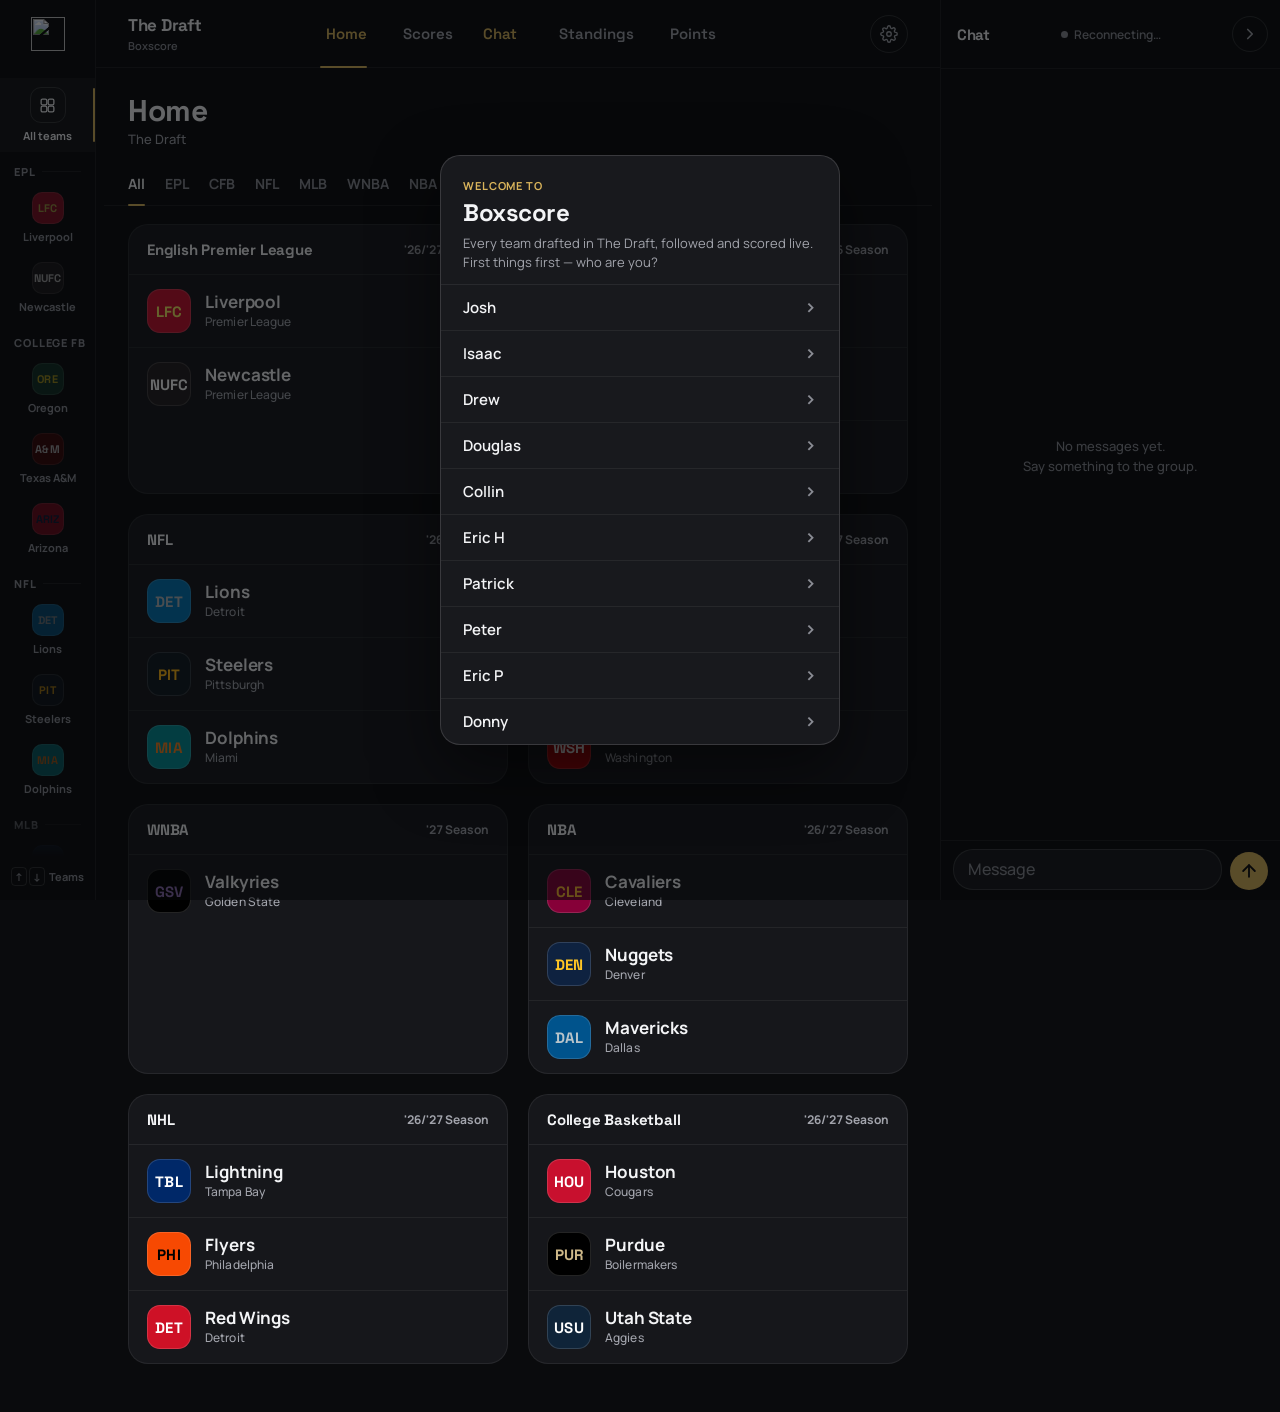
==== commit 7a54dc00: "Preload the launch's modules on warm launches With no bundler, board.js's imports arrive one level a" ====
--- a/index.html
+++ b/index.html
@@ -320,6 +320,45 @@
 </button>
 <div class="chat-scrim" onclick="closeChatOver()" aria-hidden="true"></div>
 
+<!-- Launch hints: on every launch after this device's first, ask for every module board.js will import, deepest
+     first, at once rather than one import level at a time (docs/optimization-report.md, Phase 1 #1). Not on a first
+     visit, where 466 KB of scripts would crowd out the CSS and splash. "Launched before" is a localStorage flag rather
+     than a service worker in charge: the same thing in practice, and one Lighthouse can measure. Generated; keep in step with
+     `node tools/launch-graph.mjs --write-hints` (tests/launch-graph.test.mjs fails when it drifts). -->
+<!-- launch-hints:start (node tools/launch-graph.mjs --write-hints) -->
+<script>(function(){
+var seen = false; try { seen = localStorage.getItem('bx-launched') === '1'; localStorage.setItem('bx-launched', '1'); } catch(e){}
+if(seen) [
+  'js/cfb-bowls-math.js', 'js/epl-cups-math.js', 'js/seasons/2026.js', 'js/seasons/team-entry.js',
+  'js/cfb-bowls.js', 'js/draft-class.js', 'js/epl-cups.js', 'js/espn-days.js',
+  'js/golfers.js', 'js/lines-math.js', 'js/live-class-store.js', 'js/playoff-series-math.js',
+  'js/playoff-series.js', 'js/race-math.js', 'js/seasons/the-draft.js', 'js/worker-base.js',
+  'js/access.js', 'js/api.js', 'js/cfb-poll.js', 'js/champions.js',
+  'js/chat-mentions.js', 'js/compare.js', 'js/draft-client.js', 'js/draft-engine.js',
+  'js/draft-rules.js', 'js/espn.js', 'js/game-card.js', 'js/gestures.js',
+  'js/gif-picker.js', 'js/gifs.js', 'js/golf-api.js', 'js/golf.js',
+  'js/group-sports.js', 'js/groups.js', 'js/icons.js', 'js/league-facts.js',
+  'js/lines.js', 'js/live-class.js', 'js/mlb-stats.js', 'js/news-more.js',
+  'js/nhl-clips.js', 'js/postseason-math.js', 'js/race.js', 'js/rank.js',
+  'js/roster.js', 'js/season-overlap.js', 'js/seasons/index.js', 'js/seasons/pga.js',
+  'js/seasons/pre-draft.js', 'js/sheet.js', 'js/since-math.js', 'js/sports.js',
+  'js/team-wide-math.js', 'js/tips.js', 'js/version.js', 'js/activity.js',
+  'js/back-button.js', 'js/cache-fresh.js', 'js/chat.js', 'js/data.js',
+  'js/draft-live.js', 'js/draft-poll.js', 'js/draft-schedule.js', 'js/escape.js',
+  'js/favorites.js', 'js/frozen-cache.js', 'js/golf-view.js', 'js/group.js',
+  'js/guide.js', 'js/history.js', 'js/home-stack-math.js', 'js/identity.js',
+  'js/league-labels.js', 'js/live-data.js', 'js/live-now.js', 'js/motion-fx.js',
+  'js/motion.js', 'js/nflverse.js', 'js/overall.js', 'js/postseason-reveal.js',
+  'js/postseason.js', 'js/pull-refresh.js', 'js/push.js', 'js/scoring-sheet.js',
+  'js/season-background.js', 'js/season-entry.js', 'js/season-lock.js', 'js/season-phase.js',
+  'js/season-switcher.js', 'js/season.js', 'js/settings.js', 'js/since.js',
+  'js/standings-cbb.js', 'js/standings-cfb.js', 'js/standings-cols.js', 'js/standings-epl.js',
+  'js/standings-flat.js', 'js/standings-mlb.js', 'js/standings-nba.js', 'js/standings-nfl.js',
+  'js/standings-nhl.js', 'js/standings-wnba.js', 'js/team-page.js', 'js/ui.js',
+  'js/utils.js', 'js/wide-query.js', 'js/wide.js'
+].forEach(function(f){ var l = document.createElement('link'); l.rel = 'modulepreload'; l.href = f; document.head.appendChild(l); });
+})();</script>
+<!-- launch-hints:end -->
 <script type="module" src="js/board.js"></script>
 </body>
 </html>
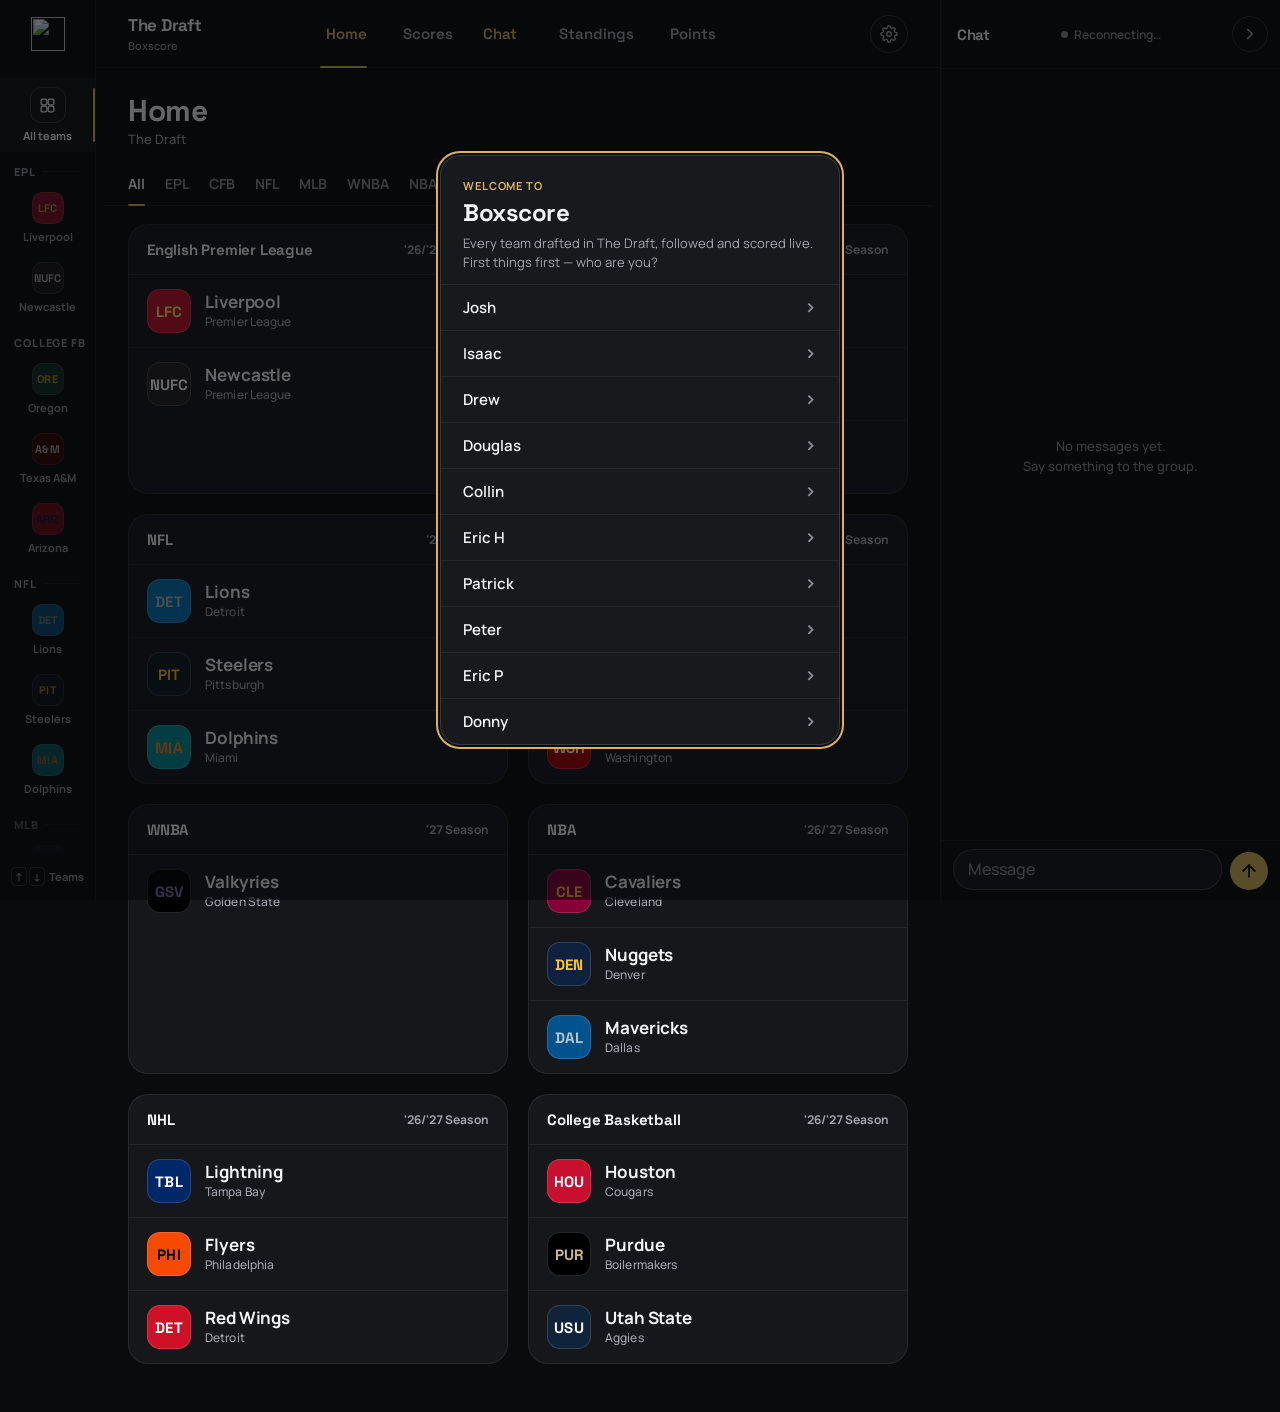
==== commit 30979d6b: "Merge main; regenerate launch hints (111), versions v119 / 2026.10.18-10 The squash-merged launch-gr" ====
--- a/index.html
+++ b/index.html
@@ -332,15 +332,16 @@
   'js/cfb-bowls-math.js', 'js/epl-cups-math.js', 'js/seasons/2026.js', 'js/seasons/team-entry.js',
   'js/cfb-bowls.js', 'js/draft-class.js', 'js/epl-cups.js', 'js/espn-days.js',
   'js/golfers.js', 'js/lines-math.js', 'js/live-class-store.js', 'js/playoff-series-math.js',
-  'js/playoff-series.js', 'js/race-math.js', 'js/seasons/the-draft.js', 'js/worker-base.js',
-  'js/access.js', 'js/api.js', 'js/cfb-poll.js', 'js/champions.js',
-  'js/chat-mentions.js', 'js/compare.js', 'js/draft-client.js', 'js/draft-engine.js',
-  'js/draft-rules.js', 'js/espn.js', 'js/game-card.js', 'js/gestures.js',
-  'js/gif-picker.js', 'js/gifs.js', 'js/golf-api.js', 'js/golf.js',
-  'js/group-sports.js', 'js/groups.js', 'js/icons.js', 'js/league-facts.js',
-  'js/lines.js', 'js/live-class.js', 'js/mlb-stats.js', 'js/news-more.js',
-  'js/nhl-clips.js', 'js/postseason-math.js', 'js/race.js', 'js/rank.js',
-  'js/roster.js', 'js/season-overlap.js', 'js/seasons/index.js', 'js/seasons/pga.js',
+  'js/playoff-series.js', 'js/race-math.js', 'js/seasons/the-draft.js', 'js/team-schedule.js',
+  'js/worker-base.js', 'js/access.js', 'js/activity-snapshot.js', 'js/api.js',
+  'js/cfb-poll.js', 'js/champions.js', 'js/chat-mentions.js', 'js/compare.js',
+  'js/draft-client.js', 'js/draft-engine.js', 'js/draft-rules.js', 'js/espn.js',
+  'js/game-card.js', 'js/gestures.js', 'js/gif-picker.js', 'js/gifs.js',
+  'js/golf-api.js', 'js/golf.js', 'js/group-sports.js', 'js/groups.js',
+  'js/icons.js', 'js/league-facts.js', 'js/lines.js', 'js/live-class.js',
+  'js/mlb-stats.js', 'js/news-more.js', 'js/nhl-clips.js', 'js/postseason-math.js',
+  'js/race.js', 'js/rank.js', 'js/refresh-cadence.js', 'js/roster.js',
+  'js/scores-status.js', 'js/season-overlap.js', 'js/seasons/index.js', 'js/seasons/pga.js',
   'js/seasons/pre-draft.js', 'js/sheet.js', 'js/since-math.js', 'js/sports.js',
   'js/team-wide-math.js', 'js/tips.js', 'js/version.js', 'js/activity.js',
   'js/back-button.js', 'js/cache-fresh.js', 'js/chat.js', 'js/data.js',
--- a/css/style.css
+++ b/css/style.css
@@ -331,6 +331,25 @@
   transition: color var(--dur-ui) var(--ease-out);
 }
 .filter-chip:active{ color: var(--text-sub); }
+/* Each tab's tap area reaches halfway into the 20px gap on both sides:
+   a tab is only as wide as its word ("All" is 17px), and a tap in the
+   gap used to hit nothing (docs/optimization-report.md, Phase 2 #6). */
+.filter-chip::before{ content: ""; position: absolute; top: 0; bottom: 0; left: -10px; right: -10px; }
+
+/* Small header and inline controls get a tap area of at least
+   --hit-min (44px), centred on them, without changing how they look:
+   the settings gear (34px), the Scores scope chip (29px tall) and the
+   team page's "Full schedule" link (18px tall). */
+.picker-hit, .scope-chip, .boxscore-link{ position: relative; }
+.picker-hit::before, .scope-chip::before, .boxscore-link::before{
+  content: "";
+  position: absolute;
+  left: 50%;
+  top: 50%;
+  width: max(100%, var(--hit-min));
+  height: max(100%, var(--hit-min));
+  transform: translate(-50%, -50%);
+}
 .filter-chip.active{ color: var(--text); }
 .filter-chip.active::after{
   content: "";
@@ -947,7 +966,11 @@
   color: inherit;
 }
 
-.tg-badge-btn{ flex: 0 0 auto; display: flex; }
+.tg-badge-btn{ flex: 0 0 auto; display: flex; position: relative; }
+/* A 26px crest gets a little more to tap (40x34), not a full 44: the
+   card's other team sits just below, and the card itself opens Game
+   details, so a bigger area would steal taps meant for those. */
+.tg-badge-btn::before{ content: ""; position: absolute; inset: -4px -7px; }
 
 .tg-label{
   flex: 1;
@@ -1053,6 +1076,9 @@
      rather than chaining out to the (locked) page behind it. */
   overscroll-behavior: contain;
 }
+/* A sheet takes focus when it opens (js/sheet.js) so VoiceOver and the
+   keyboard start inside it; the panel itself never shows a focus ring. */
+.modal:focus{ outline: none; }
 
 @media (max-width: 700px){
   .modal-overlay{
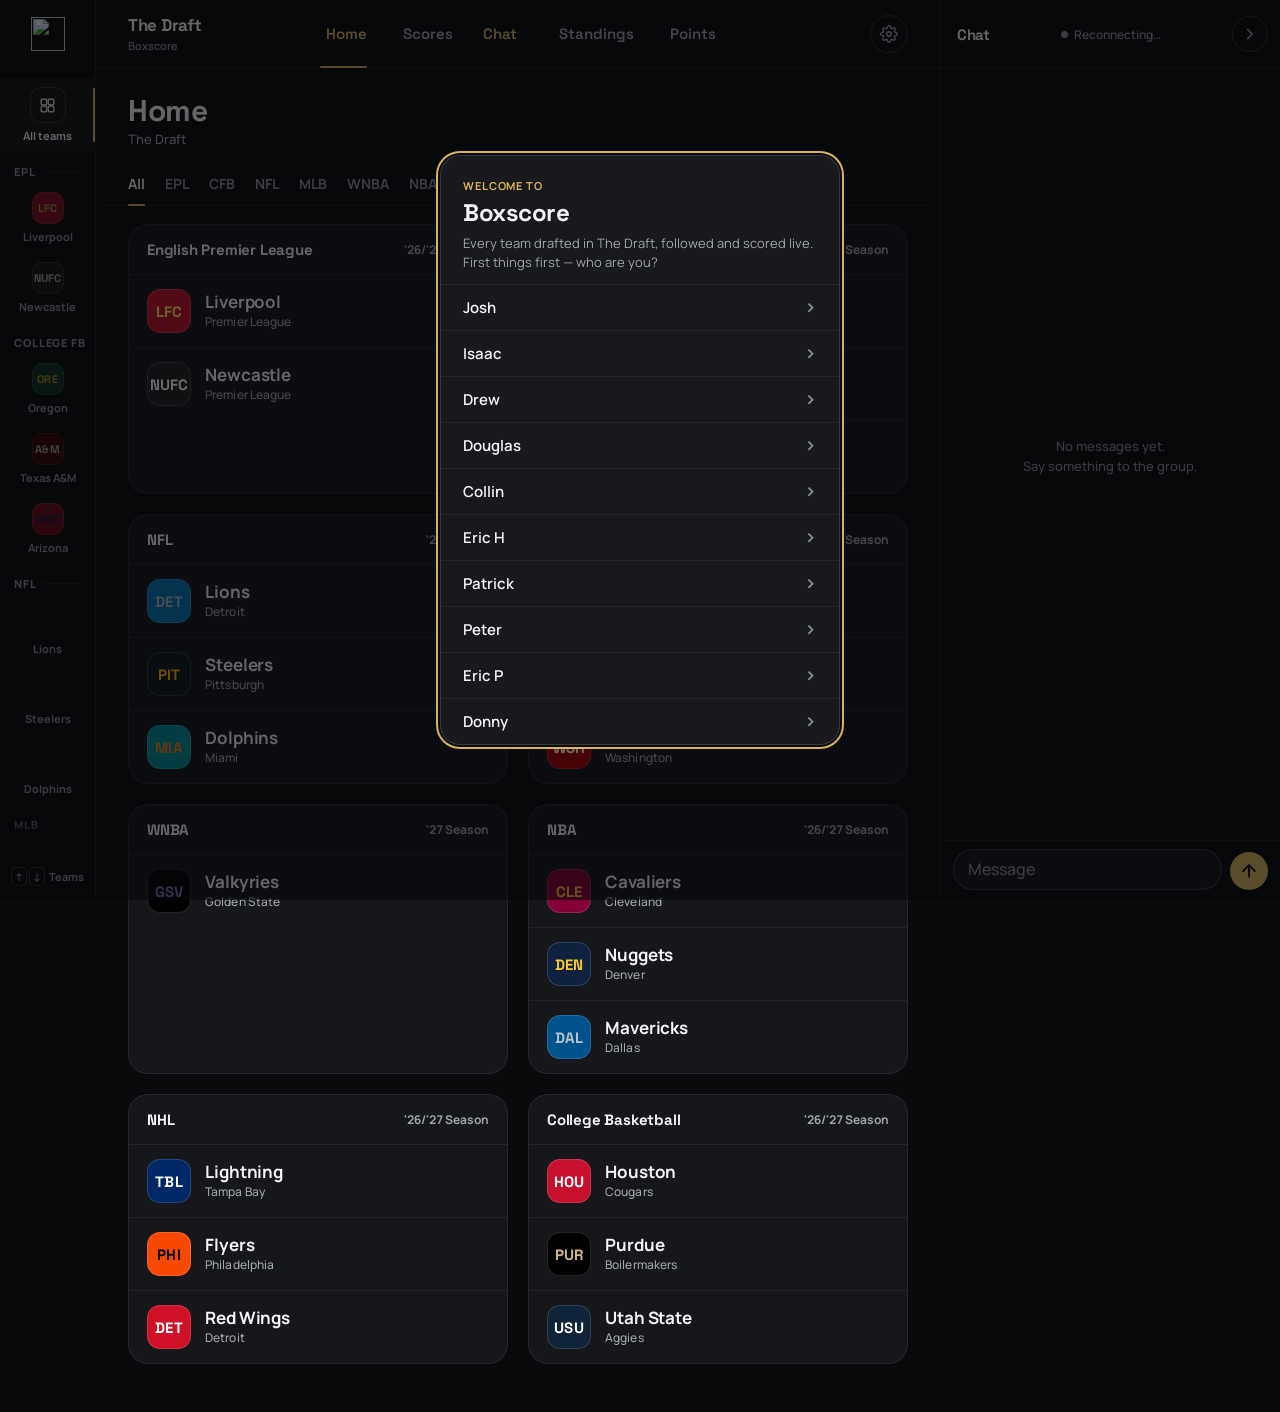
==== commit 690c0ca5: "Update an app that stays open: check on return, reload at a safe moment iOS keeps the installed app " ====
--- a/index.html
+++ b/index.html
@@ -344,19 +344,19 @@
   'js/scores-status.js', 'js/season-overlap.js', 'js/seasons/index.js', 'js/seasons/pga.js',
   'js/seasons/pre-draft.js', 'js/sheet.js', 'js/since-math.js', 'js/sports.js',
   'js/team-wide-math.js', 'js/tips.js', 'js/version.js', 'js/activity.js',
-  'js/back-button.js', 'js/cache-fresh.js', 'js/chat.js', 'js/data.js',
-  'js/draft-live.js', 'js/draft-poll.js', 'js/draft-schedule.js', 'js/escape.js',
-  'js/favorites.js', 'js/frozen-cache.js', 'js/golf-view.js', 'js/group.js',
-  'js/guide.js', 'js/history.js', 'js/home-stack-math.js', 'js/identity.js',
-  'js/league-labels.js', 'js/live-data.js', 'js/live-now.js', 'js/motion-fx.js',
-  'js/motion.js', 'js/nflverse.js', 'js/overall.js', 'js/postseason-reveal.js',
-  'js/postseason.js', 'js/pull-refresh.js', 'js/push.js', 'js/scoring-sheet.js',
-  'js/season-background.js', 'js/season-entry.js', 'js/season-lock.js', 'js/season-phase.js',
-  'js/season-switcher.js', 'js/season.js', 'js/settings.js', 'js/since.js',
-  'js/standings-cbb.js', 'js/standings-cfb.js', 'js/standings-cols.js', 'js/standings-epl.js',
-  'js/standings-flat.js', 'js/standings-mlb.js', 'js/standings-nba.js', 'js/standings-nfl.js',
-  'js/standings-nhl.js', 'js/standings-wnba.js', 'js/team-page.js', 'js/ui.js',
-  'js/utils.js', 'js/wide-query.js', 'js/wide.js'
+  'js/app-update.js', 'js/back-button.js', 'js/cache-fresh.js', 'js/chat.js',
+  'js/data.js', 'js/draft-live.js', 'js/draft-poll.js', 'js/draft-schedule.js',
+  'js/escape.js', 'js/favorites.js', 'js/frozen-cache.js', 'js/golf-view.js',
+  'js/group.js', 'js/guide.js', 'js/history.js', 'js/home-stack-math.js',
+  'js/identity.js', 'js/league-labels.js', 'js/live-data.js', 'js/live-now.js',
+  'js/motion-fx.js', 'js/motion.js', 'js/nflverse.js', 'js/overall.js',
+  'js/postseason-reveal.js', 'js/postseason.js', 'js/pull-refresh.js', 'js/push.js',
+  'js/scoring-sheet.js', 'js/season-background.js', 'js/season-entry.js', 'js/season-lock.js',
+  'js/season-phase.js', 'js/season-switcher.js', 'js/season.js', 'js/settings.js',
+  'js/since.js', 'js/standings-cbb.js', 'js/standings-cfb.js', 'js/standings-cols.js',
+  'js/standings-epl.js', 'js/standings-flat.js', 'js/standings-mlb.js', 'js/standings-nba.js',
+  'js/standings-nfl.js', 'js/standings-nhl.js', 'js/standings-wnba.js', 'js/team-page.js',
+  'js/ui.js', 'js/utils.js', 'js/wide-query.js', 'js/wide.js'
 ].forEach(function(f){ var l = document.createElement('link'); l.rel = 'modulepreload'; l.href = f; document.head.appendChild(l); });
 })();</script>
 <!-- launch-hints:end -->
--- a/css/style.css
+++ b/css/style.css
@@ -278,6 +278,24 @@
 
 .peek-banner.peek{ display: none; }
 .peek-banner.peek.show{ display: flex; }
+
+/* Update banner (js/app-update.js): a new version shipped and the app
+   couldn't reload on its own. Floats at the top, over the tab bar and
+   under sheets; the gold banner sits on an opaque surface so the page
+   doesn't show through its soft fill. */
+.update-banner-wrap{
+  position: fixed;
+  top: calc(env(safe-area-inset-top) + 8px);
+  left: 16px;
+  right: 16px;
+  z-index: var(--z-tip);
+  max-width: 520px;
+  margin: 0 auto;
+  border-radius: var(--r-sm);
+  background: var(--surface-2);
+  box-shadow: var(--shadow-pop);
+}
+.update-banner-wrap .peek-banner{ margin-bottom: 0; }
 /* Where a screen injects the peek banner (js/identity.js): no box of its
    own, so the banner stays sticky against the view, not this slot. */
 .peek-slot{ display: contents; }
